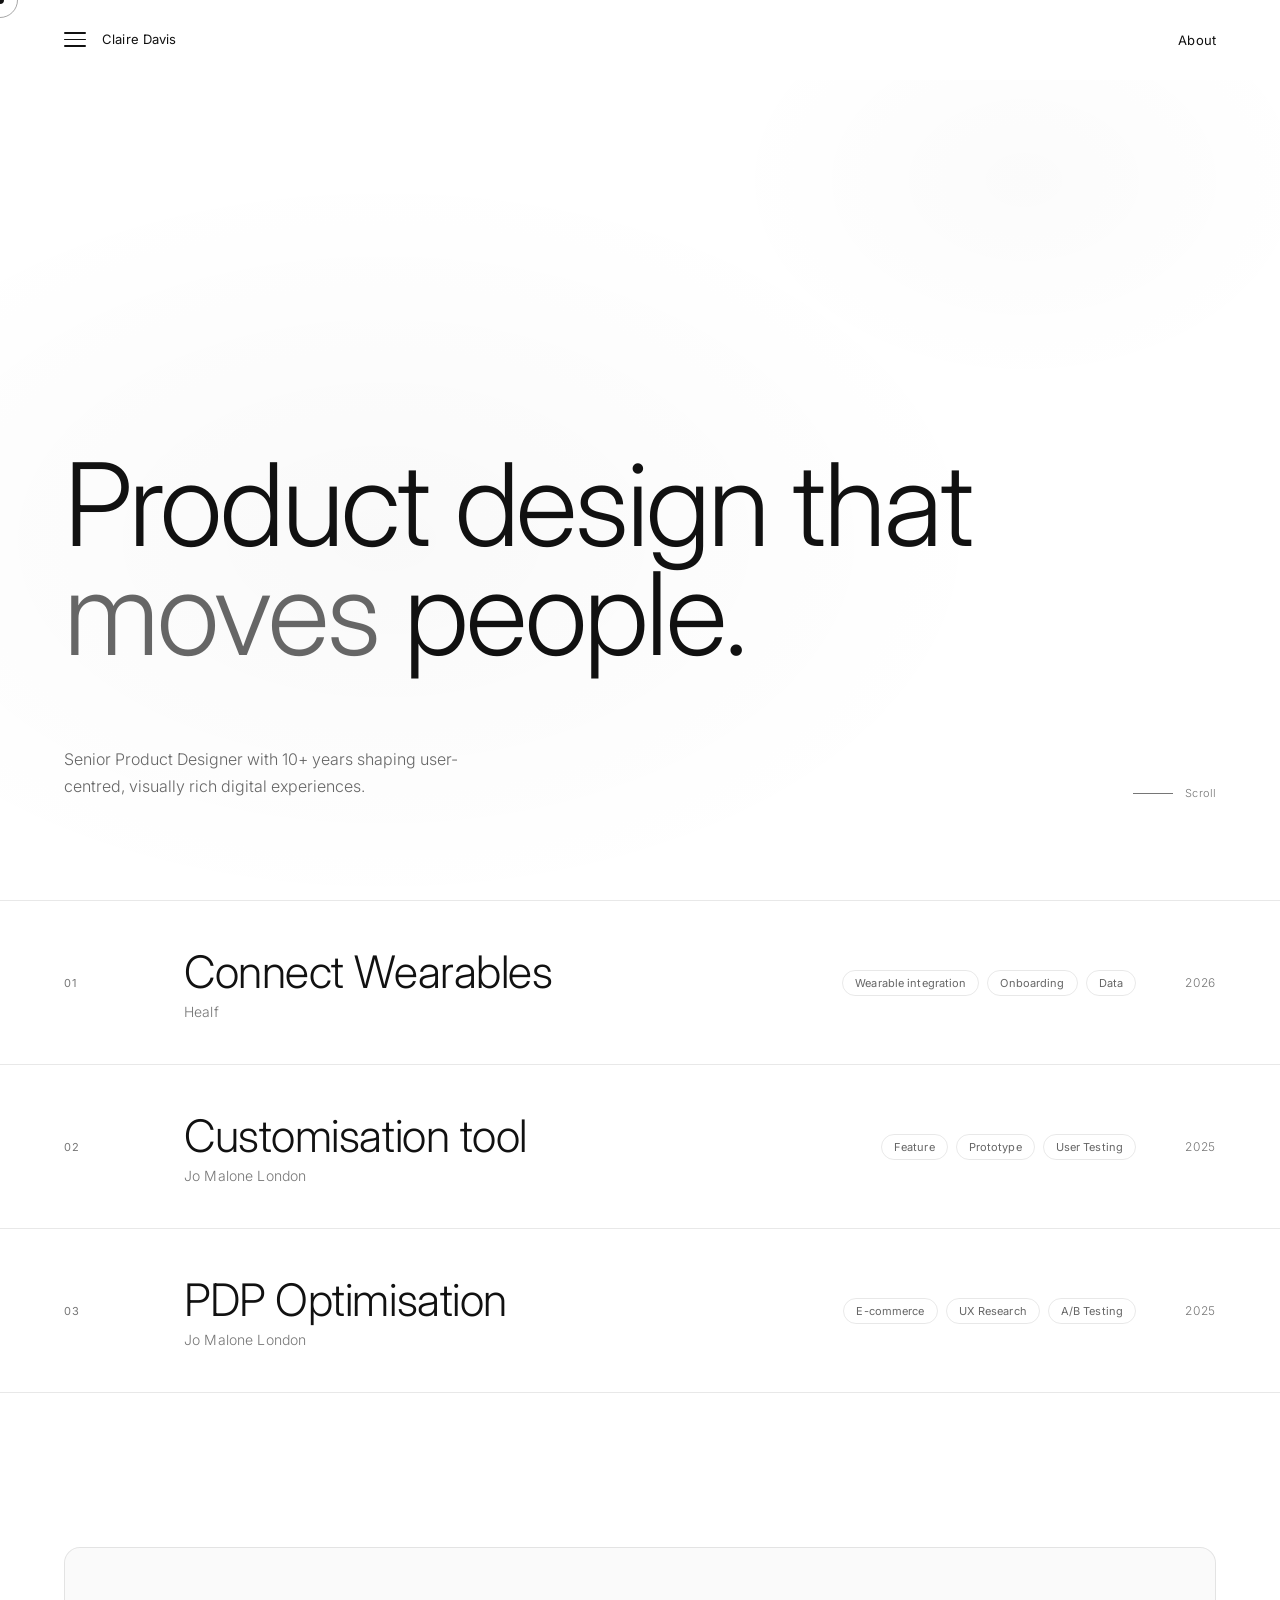
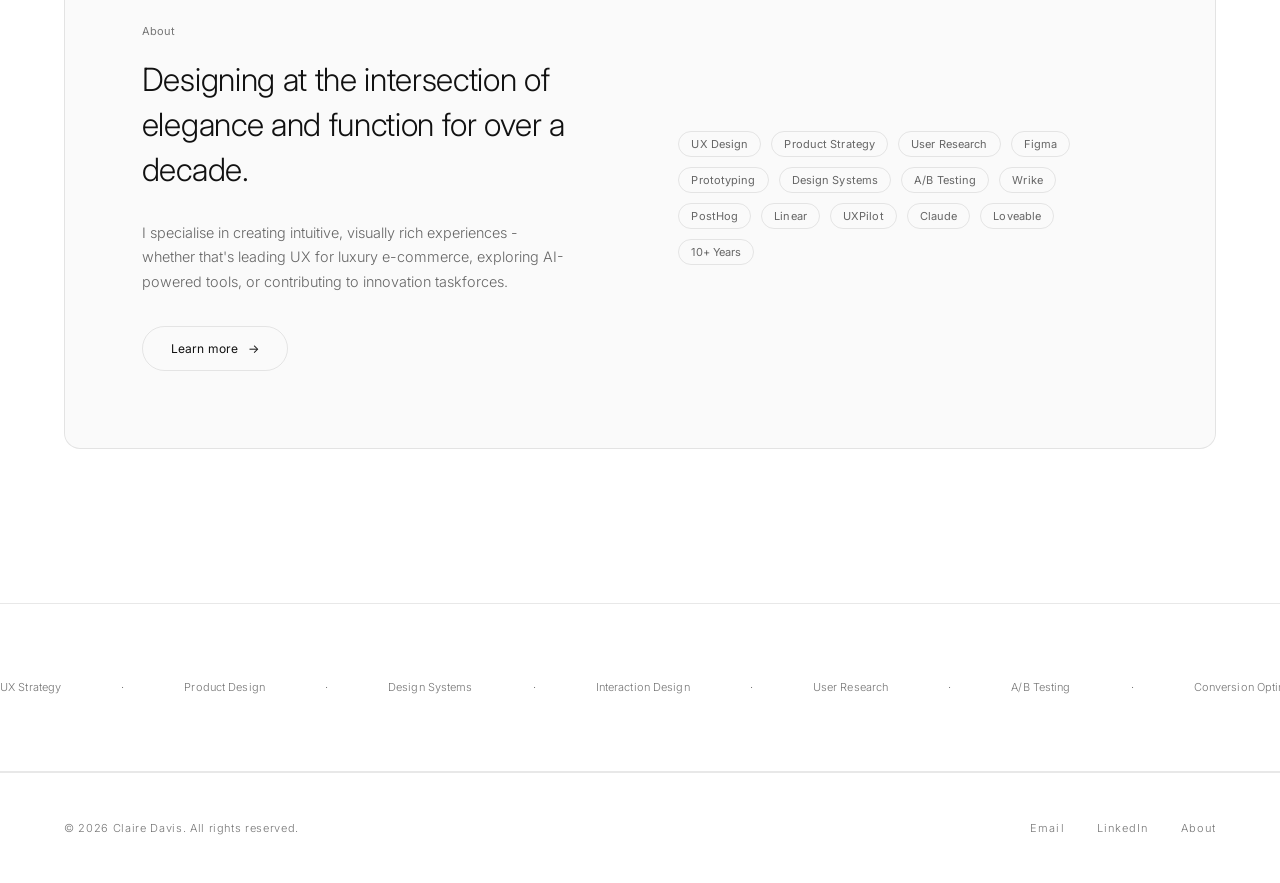
==== index.html @ 27be79e7 "header and footer transition" ====
<!DOCTYPE html>
<html lang="en">
<head>
  <!-- Google tag (gtag.js) -->
  <script async src="https://www.googletagmanager.com/gtag/js?id=G-VD87P00C9Z"></script>
  <script>
    window.dataLayer = window.dataLayer || [];
    function gtag(){dataLayer.push(arguments);}
    gtag('js', new Date());
    gtag('config', 'G-VD87P00C9Z');
  </script>
  <meta charset="UTF-8" />
  <meta name="viewport" content="width=device-width, initial-scale=1.0" />
  <title>Claire Davis — Senior Product Designer</title>
  <meta name="description" content="Senior Product Designer with 10+ years crafting user-centred digital experiences." />
  <link rel="stylesheet" href="style.css?v=6" />
  <style>
    /* ── Home-specific additions ── */
    .hero__available {
      display: inline-flex;
      align-items: center;
      gap: 8px;
      font-size: 0.6875rem;
      letter-spacing: 0.12em;
      text-transform: none;
      color: var(--text-muted);
      padding: 7px 14px 7px 10px;
      border: 1px solid var(--border);
      border-radius: 100px;
      margin-bottom: 48px;
      opacity: 0;
      animation: fadeUp 0.8s var(--ease-expo) 0.1s forwards;
    }

    .hero__available-dot {
      width: 6px; height: 6px;
      border-radius: 50%;
      background: #4caf50;
      box-shadow: 0 0 6px rgba(76, 175, 80, 0.6);
      animation: pulse 2s ease-in-out infinite;
    }

    @keyframes pulse {
      0%, 100% { opacity: 1; }
      50% { opacity: 0.4; }
    }

    /* Floating tag cluster in hero */
    .hero__tags {
      display: flex;
      flex-wrap: wrap;
      gap: 8px;
      margin-bottom: 20px;
    }

    /* Work counter */
    .work__count {
      font-size: 0.75rem;
      color: var(--text-muted);
      letter-spacing: 0.08em;
    }

  </style>
</head>
<body>

  <!-- Nav -->
  <nav class="nav">
    <div class="nav__bar">
      <div class="nav__left">
        <button class="nav__toggle" aria-label="Menu">
          <span class="nav__toggle-line"></span>
          <span class="nav__toggle-line"></span>
          <span class="nav__toggle-line"></span>
        </button>
        <a class="nav__logo" href="index.html">Claire Davis</a>
      </div>
      <ul class="nav__links">
        <li><a href="about.html">About</a></li>
      </ul>
    </div>
    <ul class="nav__dropdown">
      <li><a href="index.html">Home</a></li>
      <li><a href="project-03.html">Connect Wearables</a></li>
      <li><a href="project-02.html">Customisation Tool</a></li>
      <li><a href="project-01.html">PDP Optimisation</a></li>
    </ul>
  </nav>

  <!-- Hero -->
  <section class="hero">
    <div class="hero__bg"></div>

    <h1 class="hero__title">
      Product design that<em> moves</em> people.
    </h1>

    <div class="hero__meta">
      <p class="hero__desc">
        Senior Product Designer with 10+ years shaping user-centred,
        visually rich digital experiences.
      </p>
      <div class="hero__scroll">
        <span class="hero__scroll-line"></span>
        Scroll
      </div>
    </div>
  </section>

  <!-- Work -->
  <section class="work">

    <!-- Project 01 -->
    <a class="project-row reveal" href="project-03.html">
      <div class="project-row__inner">
        <span class="project-row__num">01</span>
        <span class="project-row__name">Connect Wearables <span class="project-row__brand">Healf</span></span>
        <div class="project-row__tags">
          <span class="tag">Wearable integration</span>
          <span class="tag">Onboarding</span>
          <span class="tag">Data</span>
        </div>
        <span class="project-row__year">2026</span>
      </div>
    </a>

    <!-- Project 02 -->
    <a class="project-row reveal reveal-delay-1" href="project-02.html">
      <div class="project-row__inner">
        <span class="project-row__num">02</span>
        <span class="project-row__name">Customisation tool <span class="project-row__brand">Jo Malone London</span></span>
        <div class="project-row__tags">
          <span class="tag">Feature</span>
          <span class="tag">Prototype</span>
          <span class="tag">User Testing</span>
        </div>
        <span class="project-row__year">2025</span>
      </div>
    </a>

    <!-- Project 03 -->
    <a class="project-row reveal reveal-delay-2" href="project-01.html">
      <div class="project-row__inner">
        <span class="project-row__num">03</span>
        <span class="project-row__name">PDP Optimisation <span class="project-row__brand">Jo Malone London</span></span>
        <div class="project-row__tags">
          <span class="tag">E-commerce</span>
          <span class="tag">UX Research</span>
          <span class="tag">A/B Testing</span>
        </div>
        <span class="project-row__year">2025</span>
      </div>
    </a>
  </section>


  <!-- About teaser -->
  <section class="section reveal" style="padding-top: 0;">
    <div class="container">
      <div class="about-teaser-grid">
        <div>
          <p class="eyebrow" style="margin-bottom: 20px;">About</p>
          <p style="font-size: clamp(1.2rem, 2.5vw, 2rem); font-weight: 300; line-height: 1.4; color: var(--text-primary); letter-spacing: -0.01em; margin-bottom: 28px;">
            Designing at the intersection of elegance and function for over a decade.
          </p>
          <p style="font-size: 0.9rem; font-weight: 300; line-height: 1.7; color: var(--text-secondary); margin-bottom: 32px; max-width: 48ch;">
            I specialise in creating intuitive, visually rich experiences - whether that's leading UX for luxury e-commerce, exploring AI-powered tools, or contributing to innovation taskforces.
          </p>
          <a href="about.html" class="btn">
            Learn more <span class="btn-arrow">→</span>
          </a>
        </div>
        <div style="display: flex; flex-wrap: wrap; gap: 10px; align-content: flex-start;">
          <span class="tag">UX Design</span>
          <span class="tag">Product Strategy</span>
          <span class="tag">User Research</span>
          <span class="tag">Figma</span>
          <span class="tag">Prototyping</span>
          <span class="tag">Design Systems</span>
          <span class="tag">A/B Testing</span>
          <span class="tag">Wrike</span>
          <span class="tag">PostHog</span>
          <span class="tag">Linear</span>
          <span class="tag">UXPilot</span>
          <span class="tag">Claude</span>
          <span class="tag">Loveable</span>
          <span class="tag">10+ Years</span>
        </div>
      </div>
    </div>
  </section>

  <!-- Marquee -->
  <div class="marquee-section">
    <div class="marquee-track" aria-hidden="true">
      <span>UX Strategy</span>
      <span class="accent">·</span>
      <span>Product Design</span>
      <span class="accent">·</span>
      <span>Design Systems</span>
      <span class="accent">·</span>
      <span>Interaction Design</span>
      <span class="accent">·</span>
      <span>User Research</span>
      <span class="accent">·</span>
      <span>A/B Testing</span>
      <span class="accent">·</span>
      <span>Conversion Optimisation</span>
      <span class="accent">·</span>
      <span>E-commerce</span>
      <span class="accent">·</span>
      <span>UX Strategy</span>
      <span class="accent">·</span>
      <span>Product Design</span>
      <span class="accent">·</span>
      <span>Design Systems</span>
      <span class="accent">·</span>
      <span>Interaction Design</span>
      <span class="accent">·</span>
      <span>User Research</span>
      <span class="accent">·</span>
      <span>A/B Testing</span>
      <span class="accent">·</span>
      <span>Conversion Optimisation</span>
      <span class="accent">·</span>
      <span>E-commerce</span>
      <span class="accent">·</span>
    </div>
  </div>

  <!-- Footer -->
  <footer class="footer container">
    <p class="footer__copy">© 2026 Claire Davis. All rights reserved.</p>
    <div class="footer__links">
      <a href="mailto:c_e_davis162@hotmail.co.uk">Email</a>
      <a href="https://www.linkedin.com/in/claire-davis-design" target="_blank">LinkedIn</a>
      <a href="about.html">About</a>
    </div>
  </footer>

  <script src="main.js?v=2"></script>
</body>
</html>
---- style.css ----
/* ============================================================
   CLAIRE DAVIS — PORTFOLIO
   Design System & Global Styles
   ============================================================ */

@import url('https://fonts.googleapis.com/css2?family=Inter:wght@300;400;500&display=swap');

/* ── Variables ─────────────────────────────────────────────── */
:root {
  --bg:            #ffffff;
  --bg-raised:     #f7f7f7;
  --surface:       rgba(0, 0, 0, 0.018);
  --surface-hover: rgba(0, 0, 0, 0.04);
  --border:        rgba(0, 0, 0, 0.09);
  --border-hover:  rgba(0, 0, 0, 0.22);

  --white:         #ffffff;
  --text-primary:  #111111;
  --text-secondary:#666666;
  --text-muted:    #767676;

  --font:    'Inter', -apple-system, BlinkMacSystemFont, sans-serif;

  --ease-expo:   cubic-bezier(0.16, 1, 0.3, 1);
  --ease-smooth: cubic-bezier(0.4, 0, 0.2, 1);
  --ease-in:     cubic-bezier(0.4, 0, 1, 1);
  --ease-out:    cubic-bezier(0, 0, 0.2, 1);

  --radius-sm:  4px;
  --radius-md:  8px;
  --radius-lg:  20px;

  --container: 1360px;
  --gutter:    clamp(24px, 5vw, 80px);
}

/* ── Reset ─────────────────────────────────────────────────── */
*, *::before, *::after { box-sizing: border-box; margin: 0; padding: 0; }

html {
  font-size: 16px;
  scroll-behavior: smooth;
  -webkit-font-smoothing: antialiased;
  -moz-osx-font-smoothing: grayscale;
}

html {
  background: #ffffff;
}

body {
  font-family: var(--font);
  font-weight: 300;
  background: #ffffff;
  color: var(--text-primary);
  min-height: 100vh;
  overflow-x: hidden;
  cursor: none;
}

a { color: inherit; text-decoration: none; }
img { display: block; width: 100%; height: 100%; object-fit: cover; }
button { font-family: var(--font); background: none; border: none; cursor: none; }

/* ── Custom Cursor ──────────────────────────────────────────── */
.cursor {
  position: fixed;
  top: 0; left: 0;
  pointer-events: none;
  z-index: 9999;
}

.cursor__dot {
  position: absolute;
  width: 8px; height: 8px;
  border-radius: 50%;
  background: var(--text-primary);
  transform: translate(-50%, -50%);
  transition: transform 0.1s var(--ease-expo),
              width 0.4s var(--ease-expo),
              height 0.4s var(--ease-expo),
              opacity 0.3s ease;
}

.cursor__ring {
  position: absolute;
  width: 36px; height: 36px;
  border-radius: 50%;
  border: 1px solid rgba(0, 0, 0, 0.35);
  transform: translate(-50%, -50%);
  transition: transform 0.08s linear,
              width 0.5s var(--ease-expo),
              height 0.5s var(--ease-expo),
              opacity 0.3s ease;
}

body.cursor-hover .cursor__dot  { width: 6px; height: 6px; }
body.cursor-hover .cursor__ring { width: 56px; height: 56px; opacity: 0.6; }

/* ── Page Transition ─────────────────────────────────────────── */
.page-mask {
  position: fixed;
  inset: 0;
  background: #ffffff;
  z-index: 9000;
  pointer-events: none;
  opacity: 1;
  animation: pageFadeIn 0.9s var(--ease-expo) forwards;
}

@keyframes pageFadeIn {
  from { opacity: 1; }
  to   { opacity: 0; }
}

/* ── Navigation ──────────────────────────────────────────────── */
.nav {
  position: fixed;
  top: 0; left: 0; right: 0;
  z-index: 100;
  display: flex;
  flex-direction: column;
  background: rgba(255, 255, 255, 0.75);
  backdrop-filter: blur(24px);
  -webkit-backdrop-filter: blur(24px);
  border-bottom: 1px solid transparent;
  transition: border-color 0.4s ease;
}

.nav.scrolled,
.nav.dropdown-open {
  border-color: var(--border);
}

.nav__bar {
  display: flex;
  align-items: center;
  justify-content: space-between;
  padding: 28px var(--gutter);
  position: relative;
  z-index: 2;
}

.nav__logo {
  font-size: 0.8125rem;
  font-weight: 400;
  letter-spacing: 0.01em;
  text-transform: none;
  color: var(--text-primary);
  transition: opacity 0.3s ease;
}

.nav__logo-wrap {
  position: relative;
}

.nav__logo:hover { opacity: 0.5; }

/* ── Full-width glass dropdown ── */
.nav__dropdown {
  list-style: none;
  display: flex;
  gap: 40px;
  padding: 0 var(--gutter);
  max-height: 0;
  overflow: hidden;
  opacity: 0;
  transition: max-height 0.7s var(--ease-expo),
              opacity 0.3s var(--ease-smooth),
              padding 0.7s var(--ease-expo);
}

.nav.dropdown-open .nav__dropdown {
  max-height: 160px;
  opacity: 1;
  padding-top: 0;
  padding-bottom: 48px;
}

.nav__dropdown li {
  opacity: 0;
  transform: translateY(-6px);
  transition: opacity 0.4s var(--ease-smooth),
              transform 0.4s var(--ease-expo);
}

.nav.dropdown-open .nav__dropdown li {
  opacity: 1;
  transform: translateY(0);
}

.nav.dropdown-open .nav__dropdown li:nth-child(1) { transition-delay: 0.12s; }
.nav.dropdown-open .nav__dropdown li:nth-child(2) { transition-delay: 0.18s; }
.nav.dropdown-open .nav__dropdown li:nth-child(3) { transition-delay: 0.24s; }
.nav.dropdown-open .nav__dropdown li:nth-child(4) { transition-delay: 0.30s; }

.nav__dropdown a {
  font-size: 0.75rem;
  font-weight: 300;
  color: var(--text-primary);
  transition: color 0.3s ease;
  position: relative;
  white-space: nowrap;
}

.nav__dropdown a:hover {
  color: var(--text-secondary);
}

/* ── Hamburger toggle ── */
.nav__toggle {
  display: flex;
  flex-direction: column;
  gap: 5px;
  width: 22px;
  padding: 4px 0;
  cursor: none;
  position: relative;
  z-index: 3;
}

.nav__toggle-line {
  display: block;
  width: 100%;
  height: 1.5px;
  background: var(--text-primary);
  border-radius: 1px;
  transition: transform 0.4s var(--ease-expo), opacity 0.3s ease;
  transform-origin: center;
}

.nav.dropdown-open .nav__toggle-line:nth-child(1) {
  transform: translateY(6.5px) rotate(45deg);
}

.nav.dropdown-open .nav__toggle-line:nth-child(2) {
  opacity: 0;
}

.nav.dropdown-open .nav__toggle-line:nth-child(3) {
  transform: translateY(-6.5px) rotate(-45deg);
}

.nav__left {
  display: flex;
  align-items: center;
  gap: 16px;
}

.nav__links {
  display: flex;
  gap: 40px;
  list-style: none;
}

.nav__links a {
  font-size: 0.8125rem;
  font-weight: 400;
  letter-spacing: 0.01em;
  text-transform: none;
  color: var(--text-primary);
  transition: color 0.3s ease;
}

.nav__links a:hover { color: var(--text-secondary); }
.nav__links a.active { color: var(--text-primary); }

/* ── Layout Helpers ──────────────────────────────────────────── */
.container {
  max-width: var(--container);
  margin: 0 auto;
  padding: 0 var(--gutter);
}

.section {
  padding: clamp(80px, 12vw, 160px) 0;
}

/* ── Scroll Reveal ───────────────────────────────────────────── */
.reveal {
  opacity: 0;
  transform: translateY(32px);
  transition: opacity 0.9s var(--ease-expo),
              transform 0.9s var(--ease-expo);
}

.reveal.visible {
  opacity: 1;
  transform: translateY(0);
}

.reveal-delay-1 { transition-delay: 0.1s; }
.reveal-delay-2 { transition-delay: 0.2s; }
.reveal-delay-3 { transition-delay: 0.3s; }
.reveal-delay-4 { transition-delay: 0.4s; }
.reveal-delay-5 { transition-delay: 0.5s; }

/* ── Typography ──────────────────────────────────────────────── */
.label {
  font-size: 0.6875rem;
  font-weight: 400;
  letter-spacing: 0.01em;
  text-transform: none;
  color: var(--text-secondary);
}

.eyebrow {
  font-size: 0.6875rem;
  font-weight: 400;
  letter-spacing: 0.01em;
  text-transform: none;
  color: var(--text-muted);
}

/* ── Glass Card ──────────────────────────────────────────────── */
.glass {
  background: var(--surface);
  backdrop-filter: blur(20px);
  -webkit-backdrop-filter: blur(20px);
  border: 1px solid var(--border);
  border-radius: var(--radius-lg);
  transition: background 0.4s ease, border-color 0.4s ease;
}

.glass:hover {
  background: var(--surface-hover);
  border-color: var(--border-hover);
}

/* ── Tag / Chip ──────────────────────────────────────────────── */
.tag {
  display: inline-block;
  font-size: 0.6875rem;
  font-weight: 400;
  letter-spacing: 0.01em;
  text-transform: none;
  color: var(--text-secondary);
  padding: 5px 12px;
  border: 1px solid var(--border);
  border-radius: 100px;
  transition: border-color 0.3s ease, color 0.3s ease;
}

/* ── Button ──────────────────────────────────────────────────── */
.btn {
  display: inline-flex;
  align-items: center;
  gap: 10px;
  font-size: 0.75rem;
  font-weight: 400;
  letter-spacing: 0.01em;
  text-transform: none;
  color: var(--text-primary);
  padding: 14px 28px;
  border: 1px solid var(--border);
  border-radius: 100px;
  transition: border-color 0.4s ease,
              background 0.4s ease,
              color 0.4s ease,
              transform 0.4s var(--ease-expo);
}

.btn:hover {
  border-color: var(--border-hover);
  background: var(--surface);
  transform: translateY(-1px);
}

.btn-arrow {
  display: inline-block;
  transition: transform 0.4s var(--ease-expo);
}

.btn:hover .btn-arrow { transform: translateX(4px); }

/* ── Divider ─────────────────────────────────────────────────── */
.divider {
  width: 100%;
  height: 1px;
  background: var(--border);
}

/* ── Noise Texture Overlay ───────────────────────────────────── */

/* ── Footer ──────────────────────────────────────────────────── */
.footer {
  padding: 48px var(--gutter);
  border-top: 1px solid var(--border);
  display: flex;
  align-items: center;
  justify-content: space-between;
  gap: 24px;
  flex-wrap: wrap;
}

.footer__copy {
  font-size: 0.6875rem;
  color: var(--text-muted);
  letter-spacing: 0.06em;
}

.footer__links {
  display: flex;
  gap: 32px;
}

.footer__links a {
  font-size: 0.6875rem;
  letter-spacing: 0.1em;
  text-transform: none;
  color: var(--text-muted);
  transition: color 0.3s ease;
}

.footer__links a:hover { color: var(--text-secondary); }

/* ============================================================
   HOMEPAGE
   ============================================================ */

/* Hero */
.hero {
  min-height: 100svh;
  display: flex;
  flex-direction: column;
  justify-content: flex-end;
  padding: 0 var(--gutter) clamp(60px, 8vw, 100px);
  position: relative;
  overflow: hidden;
}

.hero__bg {
  position: absolute;
  inset: 0;
  background: radial-gradient(ellipse 70% 60% at 30% 60%, rgba(0,0,0,0.025) 0%, transparent 70%),
              radial-gradient(ellipse 40% 40% at 80% 20%, rgba(0,0,0,0.015) 0%, transparent 60%);
  pointer-events: none;
}

.hero__eyebrow {
  margin-bottom: 28px;
  opacity: 0;
  animation: fadeUp 1s var(--ease-expo) 0.2s forwards;
}

.hero__title {
  font-size: clamp(3.5rem, 9vw, 8.5rem);
  font-weight: 300;
  line-height: 0.95;
  letter-spacing: -0.02em;
  color: var(--text-primary);
  max-width: 14ch;
  opacity: 0;
  animation: fadeUp 1.1s var(--ease-expo) 0.35s forwards;
}

.hero__title em {
  font-style: normal;
  color: var(--text-secondary);
}

.hero__meta {
  margin-top: clamp(40px, 6vw, 80px);
  display: flex;
  align-items: flex-end;
  justify-content: space-between;
  gap: 40px;
  flex-wrap: wrap;
  opacity: 0;
  animation: fadeUp 1s var(--ease-expo) 0.55s forwards;
}

.hero__desc {
  font-size: clamp(0.875rem, 1.5vw, 1rem);
  font-weight: 300;
  line-height: 1.7;
  color: var(--text-secondary);
  max-width: 40ch;
}

.hero__scroll {
  display: flex;
  align-items: center;
  gap: 12px;
  font-size: 0.6875rem;
  letter-spacing: 0.01em;
  text-transform: none;
  color: var(--text-muted);
}

.hero__scroll-line {
  width: 40px;
  height: 1px;
  background: var(--text-muted);
  display: block;
  animation: scrollLine 2s var(--ease-expo) 1.5s infinite;
}

@keyframes scrollLine {
  0%, 100% { transform: scaleX(1); transform-origin: left; }
  50% { transform: scaleX(0.4); transform-origin: right; }
}

@keyframes fadeUp {
  from { opacity: 0; transform: translateY(24px); }
  to   { opacity: 1; transform: translateY(0); }
}

/* ── Work Index ──────────────────────────────────────────────── */
.work { padding: 0 0 clamp(80px, 12vw, 160px); }

.work__header {
  padding: 0 var(--gutter);
  margin-bottom: 60px;
  display: flex;
  align-items: baseline;
  justify-content: space-between;
  gap: 24px;
}

.work__title {
  font-size: clamp(0.9rem, 1.5vw, 1rem);
  font-weight: 300;
  color: var(--text-secondary);
}

/* Project Row */
.project-row {
  display: flex;
  align-items: stretch;
  border-top: 1px solid var(--border);
  padding: 0 var(--gutter);
  cursor: none;
  overflow: hidden;
  position: relative;
  transition: background 0.6s ease;
  text-decoration: none;
  color: inherit;
}

.project-row:last-child { border-bottom: 1px solid var(--border); }

.project-row::before {
  content: '';
  position: absolute;
  inset: 0;
  background: var(--surface);
  opacity: 0;
  transition: opacity 0.6s ease;
}

.project-row:hover::before { opacity: 1; }

.project-row__inner {
  display: grid;
  grid-template-columns: 80px 1fr auto auto;
  align-items: center;
  gap: 40px;
  padding: clamp(28px, 4vw, 44px) 0;
  width: 100%;
}

.project-row__num {
  font-size: 0.6875rem;
  font-weight: 400;
  letter-spacing: 0.12em;
  color: var(--text-muted);
  transition: color 0.4s ease;
}

.project-row:hover .project-row__num { color: var(--text-secondary); }

.project-row__name {
  font-size: clamp(1.5rem, 3.5vw, 3rem);
  font-weight: 300;
  letter-spacing: -0.01em;
  color: var(--text-primary);
  transition: transform 0.6s var(--ease-expo);
}

.project-row:hover .project-row__name { transform: translateX(8px); }

.project-row__brand {
  font-weight: 300;
  color: var(--text-muted);
  font-size: 0.875rem;
  letter-spacing: 0.01em;
  display: block;
  margin-top: 4px;
}

.project-row__tags {
  display: flex;
  gap: 8px;
  flex-wrap: wrap;
  justify-content: flex-end;
}

.project-row__year {
  font-size: 0.75rem;
  color: var(--text-muted);
  letter-spacing: 0.06em;
  min-width: 40px;
  text-align: right;
}

/* Hover image preview */
.project-row__preview {
  position: fixed;
  pointer-events: none;
  z-index: 50;
  width: 300px;
  aspect-ratio: 4/3;
  border-radius: var(--radius-md);
  overflow: hidden;
  opacity: 0;
  transform: scale(0.92) rotate(-2deg);
  transition: opacity 0.4s var(--ease-expo),
              transform 0.4s var(--ease-expo);
  border: 1px solid var(--border);
}

.project-row__preview.visible {
  opacity: 1;
  transform: scale(1) rotate(0deg);
}

/* ── Marquee ─────────────────────────────────────────────────── */
.marquee-section {
  padding: clamp(40px, 6vw, 80px) 0;
  border-top: 1px solid var(--border);
  border-bottom: 1px solid var(--border);
  overflow: hidden;
}

.marquee-track {
  display: flex;
  gap: 60px;
  width: max-content;
  animation: marquee 24s linear infinite;
}

.marquee-track span {
  font-size: 0.6875rem;
  letter-spacing: 0.01em;
  text-transform: none;
  color: var(--text-muted);
  white-space: nowrap;
}

.marquee-track span.accent { color: var(--text-secondary); }

@keyframes marquee {
  from { transform: translateX(0); }
  to   { transform: translateX(-50%); }
}

/* ============================================================
   ABOUT PAGE
   ============================================================ */

.about-hero {
  min-height: 70svh;
  display: flex;
  flex-direction: column;
  justify-content: flex-end;
  padding: 120px var(--gutter) clamp(60px, 8vw, 100px);
}

.about-hero__label {
  margin-bottom: 20px;
}

.about-hero__title {
  font-size: clamp(3rem, 8vw, 7rem);
  font-weight: 300;
  letter-spacing: -0.02em;
  line-height: 1;
  color: var(--text-primary);
  max-width: 16ch;
}

.about-hero__title strong {
  font-weight: 300;
  color: var(--text-secondary);
}

/* About Grid */
.about-grid {
  display: grid;
  grid-template-columns: 1fr 1fr;
  gap: clamp(40px, 6vw, 80px);
  align-items: start;
}

@media (max-width: 768px) {
  .about-grid { grid-template-columns: 1fr; }
}

.about-bio {
  font-size: clamp(1rem, 1.8vw, 1.2rem);
  font-weight: 300;
  line-height: 1.8;
  color: var(--text-secondary);
}

.about-bio p + p { margin-top: 1.5em; }

.about-bio strong {
  font-weight: 400;
  color: var(--text-primary);
}

/* Image placeholder */
.about-image {
  aspect-ratio: 3/4;
  border-radius: var(--radius-lg);
  overflow: hidden;
  position: relative;
}

.about-image__inner {
  position: absolute;
  inset: 0;
}

.about-image__inner img {
  width: 100%;
  height: 100%;
  object-fit: cover;
}

.about-image__label {
  position: absolute;
  bottom: 12px;
  right: 12px;
  font-size: 0.6875rem;
  letter-spacing: 0.01em;
  text-transform: none;
  color: var(--text-muted);
  z-index: 1;
}

/* Experience */
.experience-list { list-style: none; }

.experience-item {
  display: grid;
  grid-template-columns: 120px 1fr;
  gap: 24px;
  padding: 28px 0;
  border-top: 1px solid var(--border);
}

.experience-item:last-child { border-bottom: 1px solid var(--border); }

.experience-period {
  font-size: 0.6875rem;
  letter-spacing: 0.08em;
  color: var(--text-muted);
  padding-top: 3px;
}

.experience-role {
  font-size: 0.9rem;
  font-weight: 400;
  color: var(--text-primary);
  margin-bottom: 4px;
}

.experience-company {
  font-size: 0.8125rem;
  color: var(--text-secondary);
}

/* Capabilities */
.capabilities-grid {
  display: grid;
  grid-template-columns: repeat(auto-fill, minmax(240px, 1fr));
  gap: 1px;
  background: var(--border);
  border: 1px solid var(--border);
  border-radius: var(--radius-lg);
  overflow: hidden;
}

.capability-item {
  background: var(--bg);
  padding: 28px 24px;
  transition: background 0.4s ease;
}

.capability-item:hover { background: var(--bg-raised); }

.capability-title {
  font-size: 0.8125rem;
  font-weight: 400;
  color: var(--text-primary);
  margin-bottom: 8px;
}

.capability-desc {
  font-size: 0.75rem;
  color: var(--text-muted);
  line-height: 1.6;
}

/* Section heading */
.section-label {
  display: flex;
  align-items: center;
  gap: 16px;
  margin-bottom: clamp(32px, 4vw, 56px);
}

.section-label::after {
  content: '';
  flex: 1;
  height: 1px;
  background: var(--border);
}

/* ============================================================
   PROJECT PAGE
   ============================================================ */

.project-hero {
  min-height: 100svh;
  display: grid;
  grid-template-rows: 1fr auto;
  padding-top: 100px;
  position: relative;
  overflow: hidden;
}

.project-hero__visual {
  position: relative;
  overflow: hidden;
  margin: 0 var(--gutter);
  border-radius: var(--radius-lg);
  background: var(--bg-raised);
  border: none;
  flex: 1;
  min-height: 50vh;
}

.project-hero__visual-inner {
  position: absolute;
  inset: 0;
}

/* Project hero gradient — unique per project */
.project-hero__visual--01 {
  background: linear-gradient(135deg,
    #ededed 0%,
    #e5e5e5 30%,
    #f0f0f0 60%,
    #e8e8e8 100%);
}

.project-hero__visual--01::before {
  content: '';
  position: absolute;
  inset: 0;
  background: radial-gradient(ellipse 60% 70% at 20% 50%, rgba(0,0,0,0.04) 0%, transparent 60%),
              radial-gradient(ellipse 40% 50% at 75% 30%, rgba(0,0,0,0.03) 0%, transparent 50%);
}

.project-hero__visual--02 {
  background: linear-gradient(160deg, #ebebeb 0%, #e6e6e6 50%, #f1f1f1 100%);
}

.project-hero__visual--02::before {
  content: '';
  position: absolute;
  inset: 0;
  background: radial-gradient(ellipse 50% 60% at 80% 60%, rgba(0,0,0,0.03) 0%, transparent 60%);
}

/* Grid overlay for tech feel */
.project-hero__visual::after {
  content: '';
  position: absolute;
  inset: 0;
  background-image:
    linear-gradient(rgba(0,0,0,0.06) 1px, transparent 1px),
    linear-gradient(90deg, rgba(0,0,0,0.06) 1px, transparent 1px);
  background-size: 60px 60px;
  mask-image: radial-gradient(ellipse 80% 80% at 50% 50%, black 30%, transparent 80%);
}

.project-hero__ui-mock {
  position: absolute;
  inset: 0;
  display: flex;
  align-items: center;
  justify-content: center;
  padding: 40px;
}

/* Minimal UI mockup lines */
.mock-window {
  width: min(560px, 80%);
  background: rgba(255,255,255,0.7);
  border: 1px solid rgba(0,0,0,0.08);
  border-radius: 12px;
  overflow: hidden;
  backdrop-filter: blur(10px);
}

.mock-window__bar {
  padding: 12px 16px;
  border-bottom: 1px solid rgba(0,0,0,0.06);
  display: flex;
  align-items: center;
  gap: 8px;
}

.mock-dot {
  width: 8px; height: 8px;
  border-radius: 50%;
  background: rgba(0,0,0,0.12);
}

.mock-window__body { padding: 20px; }

.mock-line {
  height: 6px;
  border-radius: 100px;
  background: rgba(0,0,0,0.08);
  margin-bottom: 10px;
}

.mock-line--short { width: 60%; }
.mock-line--shorter { width: 35%; }
.mock-line--xs { width: 20%; }

.mock-row {
  display: flex;
  gap: 12px;
  margin-top: 16px;
}

.mock-card {
  flex: 1;
  height: 64px;
  border-radius: 8px;
  background: rgba(0,0,0,0.04);
  border: 1px solid rgba(0,0,0,0.06);
}

.project-hero__info {
  padding: clamp(32px, 5vw, 60px) var(--gutter) 0;
  display: grid;
  grid-template-columns: 1fr auto;
  gap: 40px;
  align-items: end;
  padding-bottom: clamp(48px, 6vw, 80px);
}

.project-hero__kicker {
  margin-bottom: 16px;
}

.project-hero__title {
  font-size: clamp(2.5rem, 6vw, 6rem);
  font-weight: 300;
  letter-spacing: -0.02em;
  line-height: 1;
  color: var(--text-primary);
}

.project-hero__meta-grid {
  display: flex;
  gap: clamp(24px, 4vw, 56px);
}

.project-meta-item__label {
  font-size: 0.6rem;
  letter-spacing: 0.01em;
  text-transform: none;
  color: var(--text-muted);
  margin-bottom: 6px;
}

.project-meta-item__value {
  font-size: 0.8125rem;
  font-weight: 400;
  color: var(--text-secondary);
  white-space: nowrap;
}

/* Overview */
.project-overview {
  display: grid;
  grid-template-columns: 1fr 1fr;
  gap: clamp(40px, 6vw, 100px);
  align-items: start;
}

@media (max-width: 900px) {
  .project-overview { grid-template-columns: 1fr; }
}

.project-overview__challenge {
  font-size: clamp(1.1rem, 2vw, 1.4rem);
  font-weight: 300;
  line-height: 1.7;
  color: var(--text-secondary);
}

.project-overview__challenge strong {
  font-weight: 400;
  color: var(--text-primary);
}

.project-overview__details { display: flex; flex-direction: column; gap: 24px; }

.overview-detail {
  padding: 20px 24px;
  border: 1px solid var(--border);
  border-radius: var(--radius-md);
  background: var(--surface);
}

.overview-detail__label {
  font-size: 0.625rem;
  letter-spacing: 0.01em;
  text-transform: none;
  color: var(--text-muted);
  margin-bottom: 8px;
}

.overview-detail__value {
  font-size: 0.875rem;
  font-weight: 400;
  color: var(--text-primary);
  line-height: 1.5;
}

/* Process Section */
.process-block {
  display: grid;
  grid-template-columns: 80px 1fr;
  gap: clamp(32px, 5vw, 64px);
  padding: clamp(48px, 7vw, 80px) 0;
  border-top: 1px solid var(--border);
  align-items: start;
}

@media (max-width: 600px) {
  .process-block { grid-template-columns: 1fr; gap: 16px; }
}

.process-block__num {
  font-size: 0.6875rem;
  letter-spacing: 0.01em;
  color: var(--text-muted);
  padding-top: 4px;
  font-variant-numeric: tabular-nums;
}

.process-block__content { flex: 1; min-width: 0; overflow: hidden; }

.process-block__label {
  font-size: 0.6875rem;
  letter-spacing: 0.01em;
  text-transform: none;
  color: var(--text-muted);
  margin-bottom: 12px;
}

.process-block__title {
  font-size: clamp(1.5rem, 3vw, 2.5rem);
  font-weight: 300;
  letter-spacing: -0.01em;
  color: var(--text-primary);
  margin-bottom: clamp(20px, 3vw, 36px);
  line-height: 1.1;
}

.process-block__body {
  font-size: clamp(0.875rem, 1.4vw, 1rem);
  font-weight: 300;
  line-height: 1.8;
  color: var(--text-secondary);
  max-width: 65ch;
}

.process-block__body p + p { margin-top: 1.2em; }

/* Insight Cards */
.insight-grid {
  display: grid;
  grid-template-columns: repeat(auto-fill, minmax(220px, 1fr));
  gap: 12px;
  margin-top: clamp(32px, 4vw, 48px);
}

.insight-card {
  padding: 24px;
  border: 1px solid var(--border);
  border-radius: var(--radius-md);
  background: var(--surface);
  transition: background 0.4s ease, border-color 0.4s ease, transform 0.4s var(--ease-expo);
}

.insight-card:hover {
  background: var(--surface-hover);
  border-color: var(--border-hover);
  transform: translateY(-3px);
}

.insight-card__num {
  font-size: 2rem;
  font-weight: 300;
  letter-spacing: -0.02em;
  color: var(--text-primary);
  margin-bottom: 8px;
  line-height: 1;
}

.insight-card__label {
  font-size: 0.6875rem;
  letter-spacing: 0.02em;
  text-transform: none;
  color: var(--text-primary);
  margin-bottom: 10px;
}

.insight-card__desc {
  font-size: 0.8125rem;
  font-weight: 300;
  color: var(--text-secondary);
  line-height: 1.6;
}

/* Quote / Callout */
.callout {
  padding: clamp(32px, 5vw, 56px);
  border: 1px solid var(--border);
  border-radius: var(--radius-lg);
  background: var(--surface);
  margin: clamp(32px, 5vw, 56px) 0;
  position: relative;
  overflow: hidden;
}

.callout::before {
  content: none;
}

.callout__text {
  font-size: clamp(1.1rem, 2.2vw, 1.5rem);
  font-weight: 300;
  line-height: 1.6;
  color: var(--text-primary);
  font-style: italic;
  max-width: 60ch;
}

.callout__source {
  margin-top: 16px;
  font-size: 0.75rem;
  letter-spacing: 0.1em;
  text-transform: none;
  color: var(--text-muted);
}

/* Image placeholder area */
.img-placeholder {
  width: 100%;
  border-radius: var(--radius-lg);
  overflow: hidden;
  border: 1px solid var(--border);
  background: var(--bg-raised);
  position: relative;
  display: flex;
  align-items: center;
  justify-content: center;
}

.img-placeholder__label {
  font-size: 0.6875rem;
  letter-spacing: 0.01em;
  text-transform: none;
  color: var(--text-muted);
  position: absolute;
  bottom: 16px; left: 20px;
}

/* Outcomes */
.outcome-stat {
  padding: clamp(28px, 4vw, 44px);
  border: 1px solid var(--border);
  border-radius: var(--radius-lg);
  background: var(--surface);
  text-align: center;
  transition: background 0.4s ease, border-color 0.4s ease, transform 0.5s var(--ease-expo);
}

.outcome-stat:hover {
  background: var(--surface-hover);
  border-color: var(--border-hover);
  transform: translateY(-4px);
}

.outcome-stat__value {
  font-size: clamp(2.5rem, 5vw, 4.5rem);
  font-weight: 300;
  letter-spacing: -0.03em;
  color: var(--text-primary);
  line-height: 1;
  margin-bottom: 8px;
}

.outcome-stat__label {
  font-size: 0.75rem;
  letter-spacing: 0.1em;
  text-transform: none;
  color: var(--text-muted);
}

/* Outcomes grid */
.outcomes-grid {
  display: grid;
  grid-template-columns: repeat(3, 1fr);
  gap: 12px;
}

@media (max-width: 600px) {
  .outcomes-grid { grid-template-columns: 1fr; }
  .project-row__inner { grid-template-columns: 48px 1fr; gap: 16px; }
  .project-row__tags { display: none; }
  .project-row__year { display: none; }
  .project-row__brand { display: block; margin-top: 4px; }
}

/* Project nav */
.project-nav {
  display: flex;
  justify-content: space-between;
  align-items: center;
  padding: clamp(48px, 8vw, 100px) var(--gutter);
  border-top: 1px solid var(--border);
  gap: 40px;
}

.project-nav__link {
  display: flex;
  flex-direction: column;
  gap: 8px;
}

.project-nav__dir {
  font-size: 0.625rem;
  letter-spacing: 0.01em;
  text-transform: none;
  color: var(--text-muted);
}

.project-nav__name {
  font-size: clamp(1.1rem, 2.5vw, 2rem);
  font-weight: 300;
  letter-spacing: -0.01em;
  color: var(--text-secondary);
  transition: color 0.4s ease, transform 0.4s var(--ease-expo);
}

.project-nav__link:hover .project-nav__name {
  color: var(--text-primary);
  transform: translateX(6px);
}

.project-nav__link.prev:hover .project-nav__name {
  transform: translateX(-6px);
}

/* ============================================================
   ABOUT TEASER GRID (index.html)
   ============================================================ */

.about-teaser-grid {
  display: grid;
  grid-template-columns: 1fr 1fr;
  gap: clamp(40px, 6vw, 80px);
  align-items: center;
  padding: clamp(48px, 6vw, 80px);
  border: 1px solid var(--border);
  border-radius: 16px;
  background: var(--surface);
}

@media (max-width: 768px) {
  .about-teaser-grid {
    grid-template-columns: 1fr;
    gap: clamp(28px, 4vw, 40px);
  }
}

/* ============================================================
   RESPONSIVE — TABLET & MOBILE
   ============================================================ */

/* ── Touch devices: restore cursor, hide custom cursor + previews ── */
@media (hover: none), (pointer: coarse) {
  .cursor { display: none; }
  body { cursor: auto; }
  button { cursor: pointer; }
  .project-row { cursor: pointer; }
  .project-row__preview { display: none; }
}

/* ── Nav ─────────────────────────────────────────────────────── */
@media (max-width: 768px) {
  .nav__links { gap: 28px; }
  .nav__dropdown { gap: 12px; flex-direction: column; }
  .nav.dropdown-open .nav__dropdown { max-height: 200px; padding-bottom: 20px; }
}

@media (max-width: 480px) {
  .nav__bar { padding: 18px var(--gutter); }
  .nav__links { gap: 20px; }
  .nav__dropdown { gap: 12px; flex-direction: column; }
  .nav.dropdown-open .nav__dropdown { max-height: 200px; padding-bottom: 20px; }
}

/* ── Hero ────────────────────────────────────────────────────── */
@media (max-width: 640px) {
  .hero__scroll { display: none; }
  .hero__meta { gap: 20px; }
}

/* ── About hero ──────────────────────────────────────────────── */
@media (max-width: 640px) {
  .about-hero { padding-top: 96px; }
}

/* ── Project hero ────────────────────────────────────────────── */
@media (max-width: 900px) {
  .project-hero__info {
    grid-template-columns: 1fr;
    gap: 20px;
  }

  .project-hero__meta-grid {
    flex-wrap: wrap;
    gap: 20px;
  }
}

/* ── Experience list ─────────────────────────────────────────── */
@media (max-width: 640px) {
  .experience-item {
    grid-template-columns: 1fr;
    gap: 4px;
  }
}

/* ── Footer ──────────────────────────────────────────────────── */
@media (max-width: 480px) {
  .footer {
    flex-direction: column;
    align-items: flex-start;
    gap: 16px;
  }

  .footer__links { gap: 24px; }
}

/* ── Project nav ─────────────────────────────────────────────── */
@media (max-width: 640px) {
  .project-nav {
    flex-direction: column;
    align-items: flex-start;
    gap: 32px;
  }
}
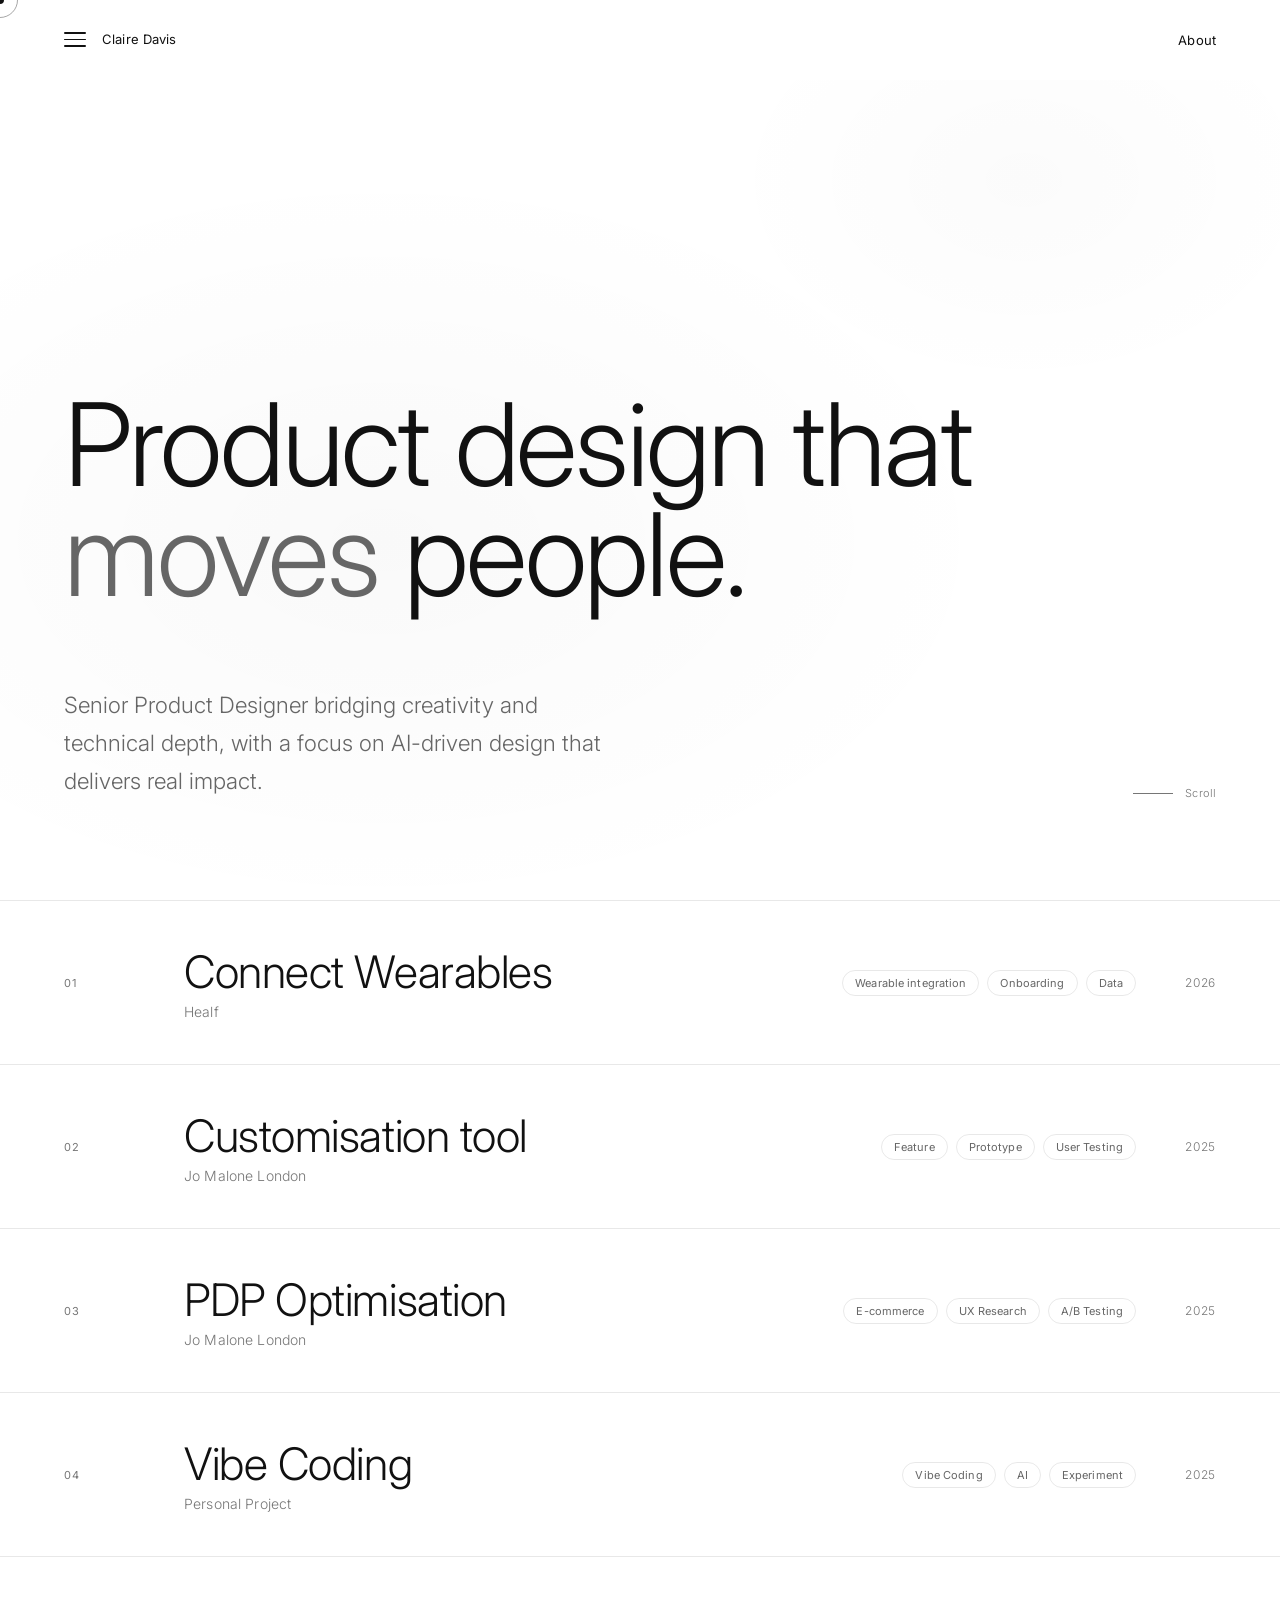
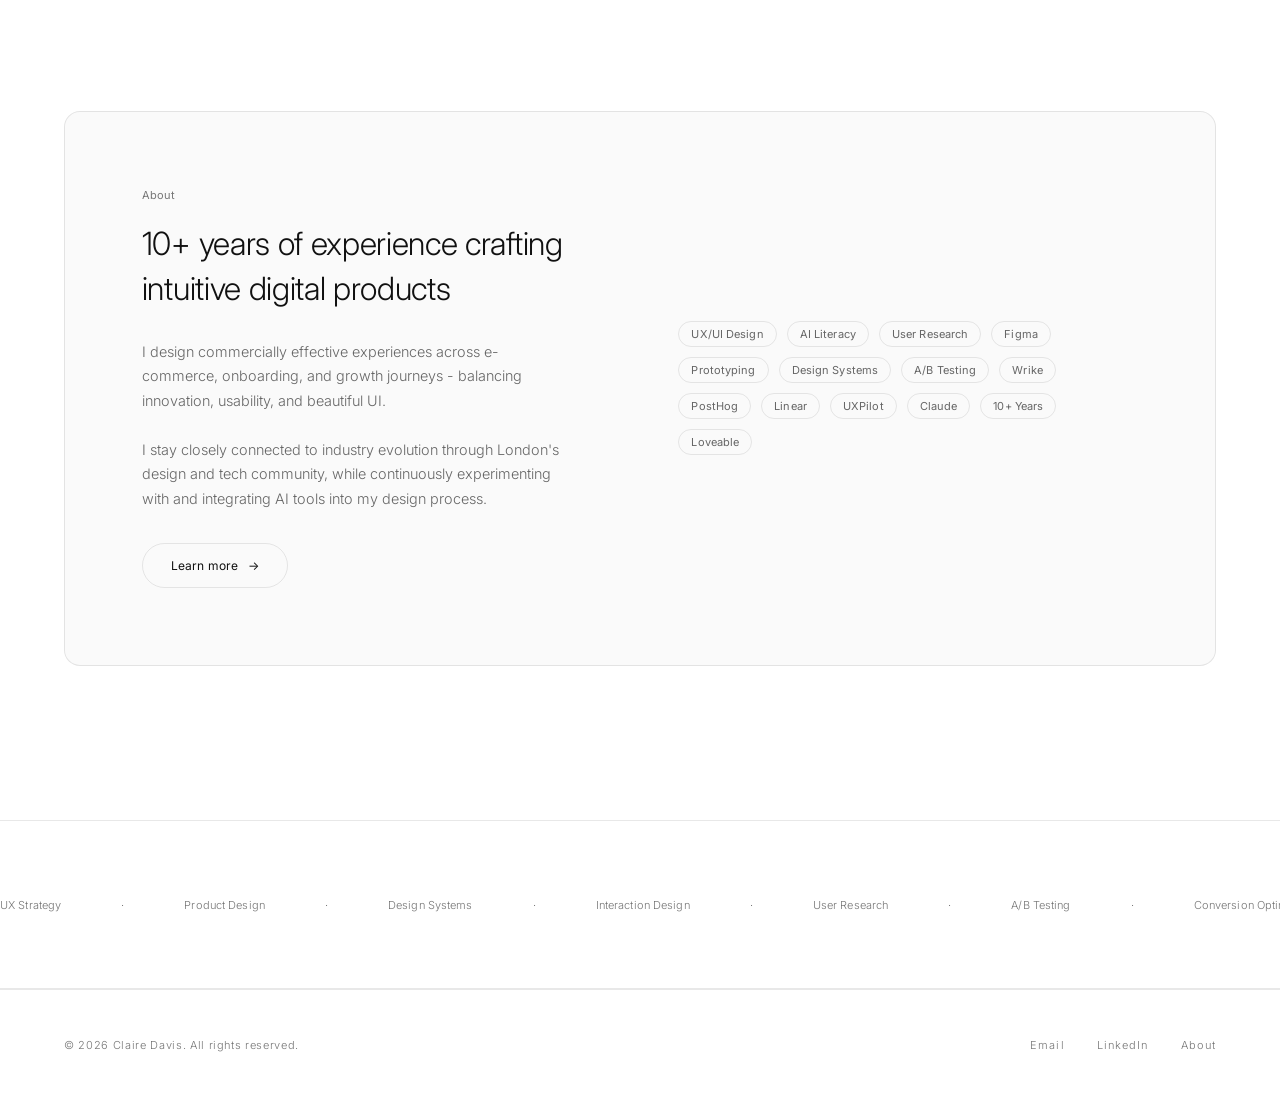
==== commit bf33ff13: "vibe coding personal project added" ====
--- a/index.html
+++ b/index.html
@@ -84,6 +84,7 @@
       <li><a href="project-03.html">Connect Wearables</a></li>
       <li><a href="project-02.html">Customisation Tool</a></li>
       <li><a href="project-01.html">PDP Optimisation</a></li>
+      <li><a href="project-04.html">Vibe Coding</a></li>
     </ul>
   </nav>
 
@@ -97,8 +98,7 @@
 
     <div class="hero__meta">
       <p class="hero__desc">
-        Senior Product Designer with 10+ years shaping user-centred,
-        visually rich digital experiences.
+        Senior Product Designer bridging creativity and technical depth, with a focus on AI-driven design that delivers real impact.
       </p>
       <div class="hero__scroll">
         <span class="hero__scroll-line"></span>
@@ -147,6 +147,20 @@
           <span class="tag">E-commerce</span>
           <span class="tag">UX Research</span>
           <span class="tag">A/B Testing</span>
+        </div>
+        <span class="project-row__year">2025</span>
+      </div>
+    </a>
+
+    <!-- Project 04 -->
+    <a class="project-row reveal reveal-delay-3" href="project-04.html">
+      <div class="project-row__inner">
+        <span class="project-row__num">04</span>
+        <span class="project-row__name">Vibe Coding <span class="project-row__brand">Personal Project</span></span>
+        <div class="project-row__tags">
+          <span class="tag">Vibe Coding</span>
+          <span class="tag">AI</span>
+          <span class="tag">Experiment</span>
         </div>
         <span class="project-row__year">2025</span>
       </div>
@@ -161,18 +175,20 @@
         <div>
           <p class="eyebrow" style="margin-bottom: 20px;">About</p>
           <p style="font-size: clamp(1.2rem, 2.5vw, 2rem); font-weight: 300; line-height: 1.4; color: var(--text-primary); letter-spacing: -0.01em; margin-bottom: 28px;">
-            Designing at the intersection of elegance and function for over a decade.
+            10+ years of experience crafting intuitive digital products
           </p>
           <p style="font-size: 0.9rem; font-weight: 300; line-height: 1.7; color: var(--text-secondary); margin-bottom: 32px; max-width: 48ch;">
-            I specialise in creating intuitive, visually rich experiences - whether that's leading UX for luxury e-commerce, exploring AI-powered tools, or contributing to innovation taskforces.
+            I design commercially effective experiences across e-commerce, onboarding, and growth journeys - balancing innovation, usability, and beautiful UI.
+            <br><br>
+            I stay closely connected to industry evolution through London's design and tech community, while continuously experimenting with and integrating AI tools into my design process.
           </p>
           <a href="about.html" class="btn">
             Learn more <span class="btn-arrow">→</span>
           </a>
         </div>
         <div style="display: flex; flex-wrap: wrap; gap: 10px; align-content: flex-start;">
-          <span class="tag">UX Design</span>
-          <span class="tag">Product Strategy</span>
+          <span class="tag">UX/UI Design</span>
+          <span class="tag">AI Literacy</span>
           <span class="tag">User Research</span>
           <span class="tag">Figma</span>
           <span class="tag">Prototyping</span>
@@ -183,8 +199,8 @@
           <span class="tag">Linear</span>
           <span class="tag">UXPilot</span>
           <span class="tag">Claude</span>
+          <span class="tag">10+ Years</span>
           <span class="tag">Loveable</span>
-          <span class="tag">10+ Years</span>
         </div>
       </div>
     </div>
--- a/style.css
+++ b/style.css
@@ -471,7 +471,7 @@
 }
 
 .hero__desc {
-  font-size: clamp(0.875rem, 1.5vw, 1rem);
+  font-size: clamp(1.1rem, 2vw, 1.4rem);
   font-weight: 300;
   line-height: 1.7;
   color: var(--text-secondary);
@@ -1014,10 +1014,10 @@
   color: var(--text-primary);
 }
 
-.project-overview__details { display: flex; flex-direction: column; gap: 24px; }
+.project-overview__details { display: flex; flex-direction: column; gap: 8px; }
 
 .overview-detail {
-  padding: 20px 24px;
+  padding: 20px 16px;
   border: 1px solid var(--border);
   border-radius: var(--radius-md);
   background: var(--surface);
@@ -1043,7 +1043,7 @@
   display: grid;
   grid-template-columns: 80px 1fr;
   gap: clamp(32px, 5vw, 64px);
-  padding: clamp(48px, 7vw, 80px) 0;
+  padding: clamp(48px, 7vw, 80px) 0 clamp(32px, 4vw, 48px);
   border-top: 1px solid var(--border);
   align-items: start;
 }
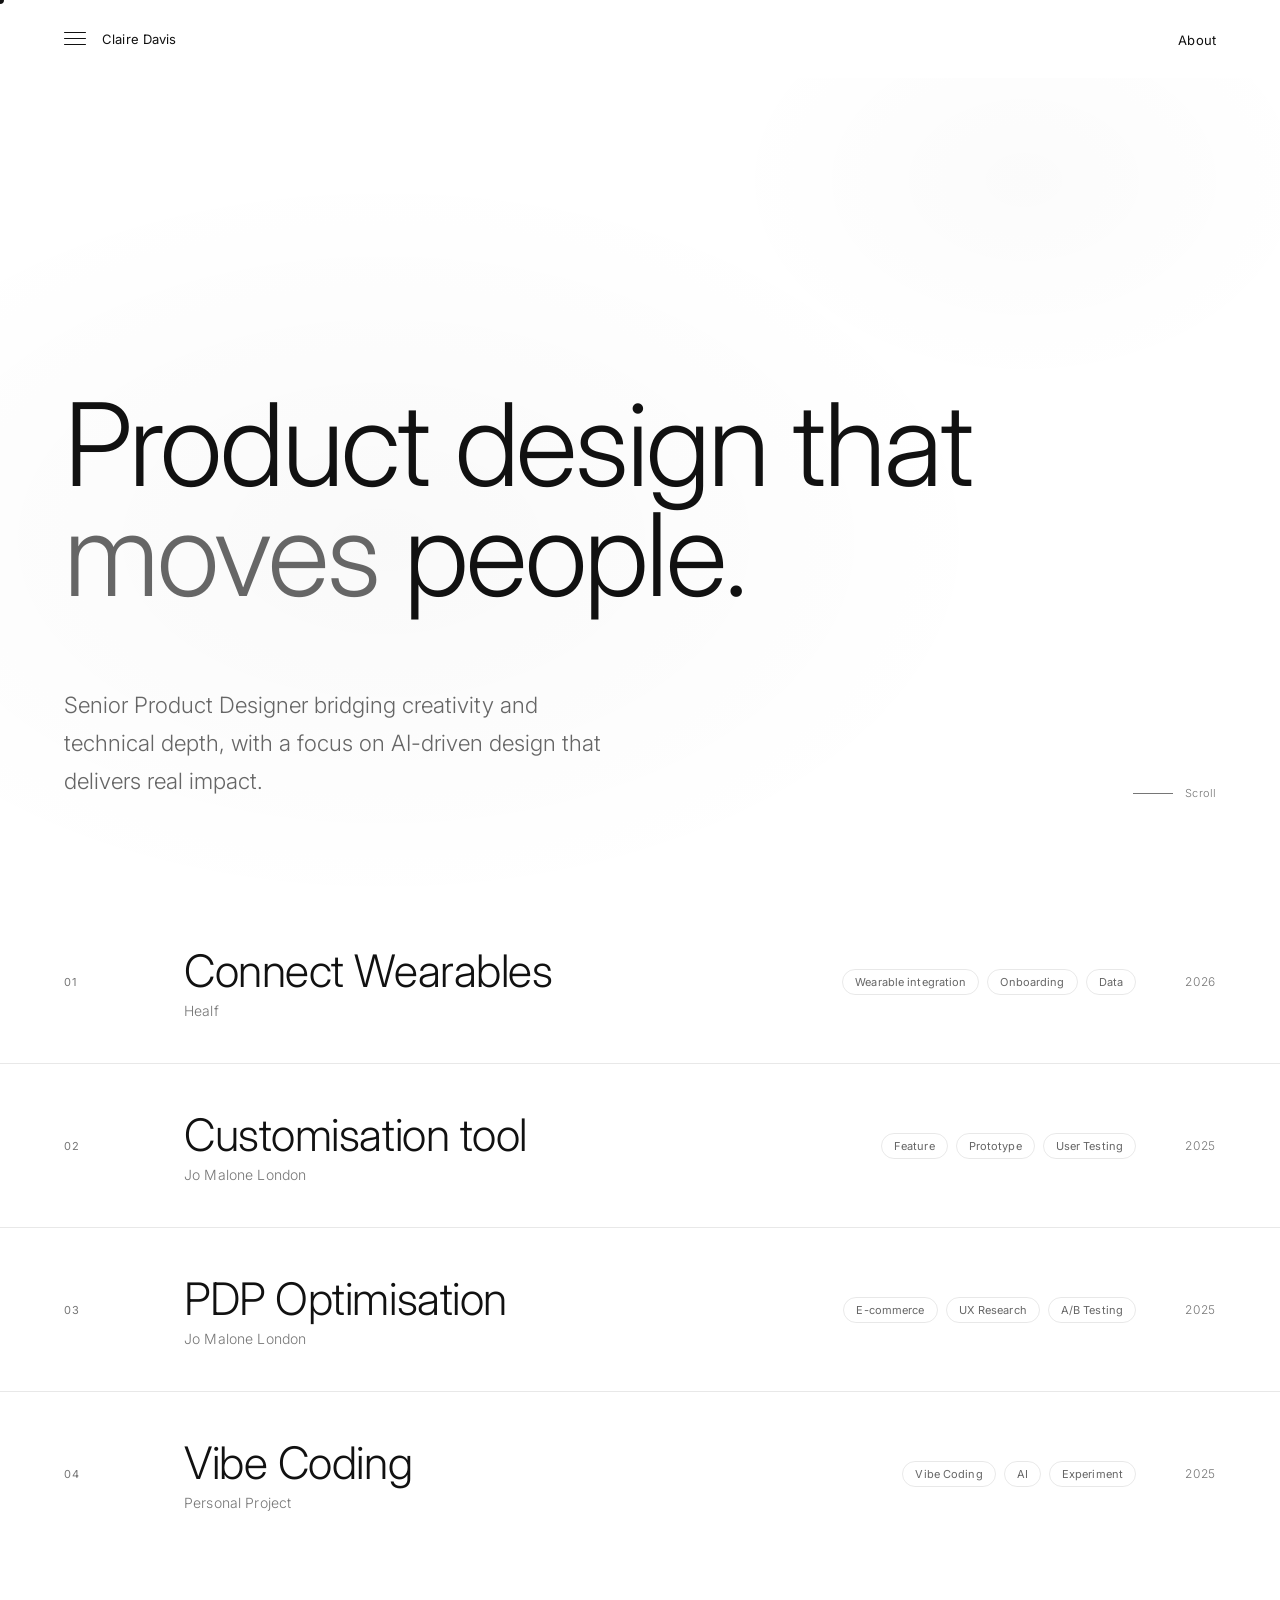
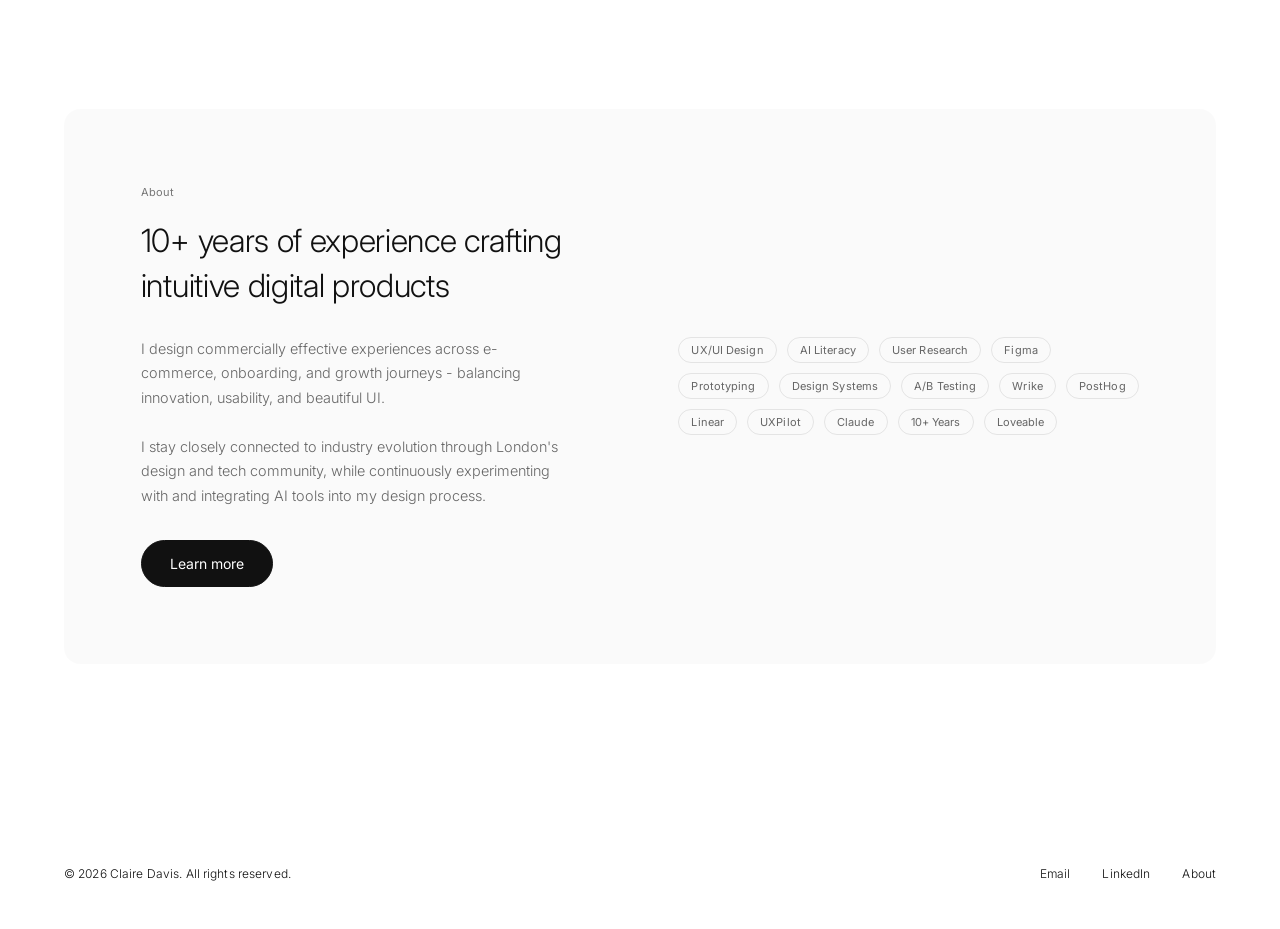
==== commit 6b510b5f: "Reorganise static assets into folders (images, videos, css, js, documents) Moved all images, videos," ====
--- a/index.html
+++ b/index.html
@@ -13,7 +13,7 @@
   <meta name="viewport" content="width=device-width, initial-scale=1.0" />
   <title>Claire Davis — Senior Product Designer</title>
   <meta name="description" content="Senior Product Designer with 10+ years crafting user-centred digital experiences." />
-  <link rel="stylesheet" href="style.css?v=6" />
+  <link rel="stylesheet" href="css/style.css?v=6" />
   <style>
     /* ── Home-specific additions ── */
     .hero__available {
@@ -182,8 +182,8 @@
             <br><br>
             I stay closely connected to industry evolution through London's design and tech community, while continuously experimenting with and integrating AI tools into my design process.
           </p>
-          <a href="about.html" class="btn">
-            Learn more <span class="btn-arrow">→</span>
+          <a href="about.html" class="btn-pill">
+            Learn more
           </a>
         </div>
         <div style="display: flex; flex-wrap: wrap; gap: 10px; align-content: flex-start;">
@@ -206,54 +206,18 @@
     </div>
   </section>
 
-  <!-- Marquee -->
-  <div class="marquee-section">
-    <div class="marquee-track" aria-hidden="true">
-      <span>UX Strategy</span>
-      <span class="accent">·</span>
-      <span>Product Design</span>
-      <span class="accent">·</span>
-      <span>Design Systems</span>
-      <span class="accent">·</span>
-      <span>Interaction Design</span>
-      <span class="accent">·</span>
-      <span>User Research</span>
-      <span class="accent">·</span>
-      <span>A/B Testing</span>
-      <span class="accent">·</span>
-      <span>Conversion Optimisation</span>
-      <span class="accent">·</span>
-      <span>E-commerce</span>
-      <span class="accent">·</span>
-      <span>UX Strategy</span>
-      <span class="accent">·</span>
-      <span>Product Design</span>
-      <span class="accent">·</span>
-      <span>Design Systems</span>
-      <span class="accent">·</span>
-      <span>Interaction Design</span>
-      <span class="accent">·</span>
-      <span>User Research</span>
-      <span class="accent">·</span>
-      <span>A/B Testing</span>
-      <span class="accent">·</span>
-      <span>Conversion Optimisation</span>
-      <span class="accent">·</span>
-      <span>E-commerce</span>
-      <span class="accent">·</span>
-    </div>
-  </div>
-
   <!-- Footer -->
-  <footer class="footer container">
-    <p class="footer__copy">© 2026 Claire Davis. All rights reserved.</p>
-    <div class="footer__links">
-      <a href="mailto:c_e_davis162@hotmail.co.uk">Email</a>
-      <a href="https://www.linkedin.com/in/claire-davis-design" target="_blank">LinkedIn</a>
-      <a href="about.html">About</a>
+  <footer class="footer">
+    <div class="footer__inner container">
+      <p class="footer__copy">© 2026 Claire Davis. All rights reserved.</p>
+      <div class="footer__links">
+        <a href="mailto:c_e_davis162@hotmail.co.uk">Email</a>
+        <a href="https://www.linkedin.com/in/claire-davis-design" target="_blank">LinkedIn</a>
+        <a href="about.html">About</a>
+      </div>
     </div>
   </footer>
 
-  <script src="main.js?v=2"></script>
+  <script src="js/main.js?v=2"></script>
 </body>
 </html>
--- a/css/style.css
+++ b/css/style.css
@@ -0,0 +1,1613 @@
+/* ============================================================
+   CLAIRE DAVIS — PORTFOLIO
+   Design System & Global Styles
+   ============================================================ */
+
+@import url('https://fonts.googleapis.com/css2?family=Inter:wght@300;400;500&display=swap');
+
+/* ── Variables ─────────────────────────────────────────────── */
+:root {
+  --bg:            #ffffff;
+  --bg-raised:     #f7f7f7;
+  --surface:       rgba(0, 0, 0, 0.018);
+  --surface-hover: rgba(0, 0, 0, 0.04);
+  --border:        rgba(0, 0, 0, 0.09);
+  --border-hover:  rgba(0, 0, 0, 0.22);
+
+  --white:         #ffffff;
+  --text-primary:  #111111;
+  --text-secondary:#666666;
+  --text-muted:    #767676;
+
+  --font:    'Inter', -apple-system, BlinkMacSystemFont, sans-serif;
+
+  --ease-expo:   cubic-bezier(0.16, 1, 0.3, 1);
+  --ease-smooth: cubic-bezier(0.4, 0, 0.2, 1);
+  --ease-in:     cubic-bezier(0.4, 0, 1, 1);
+  --ease-out:    cubic-bezier(0, 0, 0.2, 1);
+
+  --radius-sm:  4px;
+  --radius-md:  8px;
+  --radius-lg:  20px;
+
+  --container: 1360px;
+  --gutter:    clamp(24px, 5vw, 80px);
+}
+
+/* ── Reset ─────────────────────────────────────────────────── */
+*, *::before, *::after { box-sizing: border-box; margin: 0; padding: 0; }
+
+html {
+  font-size: 16px;
+  scroll-behavior: smooth;
+  -webkit-font-smoothing: antialiased;
+  -moz-osx-font-smoothing: grayscale;
+}
+
+html {
+  background: #ffffff;
+}
+
+body {
+  font-family: var(--font);
+  font-weight: 300;
+  background: #ffffff;
+  color: var(--text-primary);
+  min-height: 100vh;
+  overflow-x: hidden;
+  cursor: none;
+}
+
+a { color: inherit; text-decoration: none; }
+img { display: block; width: 100%; height: 100%; object-fit: cover; }
+button { font-family: var(--font); background: none; border: none; cursor: none; }
+
+/* ── Custom Cursor ──────────────────────────────────────────── */
+.cursor {
+  position: fixed;
+  top: 0; left: 0;
+  pointer-events: none;
+  z-index: 9999;
+}
+
+.cursor__dot {
+  position: absolute;
+  width: 8px; height: 8px;
+  border-radius: 50%;
+  background: var(--text-primary);
+  transform: translate(-50%, -50%);
+  transition: transform 0.1s var(--ease-expo),
+              width 0.4s var(--ease-expo),
+              height 0.4s var(--ease-expo),
+              opacity 0.3s ease;
+}
+
+.cursor__ring {
+  display: none;
+}
+
+body.cursor-hover .cursor__dot  { width: 6px; height: 6px; }
+
+/* ── Page Transition ─────────────────────────────────────────── */
+.page-mask {
+  position: fixed;
+  inset: 0;
+  background: #ffffff;
+  z-index: 9000;
+  pointer-events: none;
+  opacity: 1;
+  animation: pageFadeIn 0.9s var(--ease-expo) forwards;
+}
+
+@keyframes pageFadeIn {
+  from { opacity: 1; }
+  to   { opacity: 0; }
+}
+
+/* ── Navigation ──────────────────────────────────────────────── */
+.nav {
+  position: fixed;
+  top: 0; left: 0; right: 0;
+  z-index: 100;
+  display: flex;
+  flex-direction: column;
+  background: rgba(255, 255, 255, 0.75);
+  backdrop-filter: blur(24px);
+  -webkit-backdrop-filter: blur(24px);
+  border-bottom: 1px solid transparent;
+  transition: border-color 0.4s ease;
+}
+
+.nav.scrolled,
+.nav.dropdown-open {
+  border-color: transparent;
+}
+
+.nav__bar {
+  display: flex;
+  align-items: center;
+  justify-content: space-between;
+  padding: 28px var(--gutter);
+  position: relative;
+  z-index: 2;
+}
+
+.nav__logo {
+  font-size: 0.8125rem;
+  font-weight: 400;
+  letter-spacing: 0.01em;
+  text-transform: none;
+  color: var(--text-primary);
+  transition: opacity 0.3s ease;
+}
+
+.nav__logo-wrap {
+  position: relative;
+}
+
+.nav__logo:hover { opacity: 0.5; }
+
+/* ── Full-width glass dropdown ── */
+.nav__dropdown {
+  list-style: none;
+  display: flex;
+  gap: 40px;
+  padding: 0 var(--gutter);
+  max-height: 0;
+  overflow: hidden;
+  opacity: 0;
+  transition: max-height 0.7s var(--ease-expo),
+              opacity 0.3s var(--ease-smooth),
+              padding 0.7s var(--ease-expo);
+}
+
+.nav.dropdown-open .nav__dropdown {
+  max-height: 160px;
+  opacity: 1;
+  padding-top: 0;
+  padding-bottom: 48px;
+}
+
+.nav__dropdown li {
+  opacity: 0;
+  transform: translateY(-6px);
+  transition: opacity 0.4s var(--ease-smooth),
+              transform 0.4s var(--ease-expo);
+}
+
+.nav.dropdown-open .nav__dropdown li {
+  opacity: 1;
+  transform: translateY(0);
+}
+
+.nav.dropdown-open .nav__dropdown li:nth-child(1) { transition-delay: 0.12s; }
+.nav.dropdown-open .nav__dropdown li:nth-child(2) { transition-delay: 0.18s; }
+.nav.dropdown-open .nav__dropdown li:nth-child(3) { transition-delay: 0.24s; }
+.nav.dropdown-open .nav__dropdown li:nth-child(4) { transition-delay: 0.30s; }
+
+.nav__dropdown a {
+  font-size: 0.75rem;
+  font-weight: 300;
+  color: var(--text-primary);
+  transition: color 0.3s ease;
+  position: relative;
+  white-space: nowrap;
+}
+
+.nav__dropdown a:hover {
+  color: var(--text-secondary);
+}
+
+/* ── Hamburger toggle ── */
+.nav__toggle {
+  display: flex;
+  flex-direction: column;
+  gap: 5px;
+  width: 22px;
+  padding: 4px 0;
+  cursor: none;
+  position: relative;
+  z-index: 3;
+}
+
+.nav__toggle-line {
+  display: block;
+  width: 100%;
+  height: 1px;
+  background: var(--text-primary);
+  border-radius: 1px;
+  transition: transform 0.4s var(--ease-expo), opacity 0.3s ease, background 0.3s ease;
+  transform-origin: center;
+}
+
+.nav__toggle:hover .nav__toggle-line {
+  background: var(--text-muted);
+}
+
+.nav.dropdown-open .nav__toggle-line:nth-child(1) {
+  transform: translateY(6.5px) rotate(45deg);
+}
+
+.nav.dropdown-open .nav__toggle-line:nth-child(2) {
+  opacity: 0;
+}
+
+.nav.dropdown-open .nav__toggle-line:nth-child(3) {
+  transform: translateY(-6.5px) rotate(-45deg);
+}
+
+.nav__left {
+  display: flex;
+  align-items: center;
+  gap: 16px;
+}
+
+.nav__links {
+  display: flex;
+  gap: 40px;
+  list-style: none;
+}
+
+.nav__links a {
+  font-size: 0.8125rem;
+  font-weight: 400;
+  letter-spacing: 0.01em;
+  text-transform: none;
+  color: var(--text-primary);
+  transition: color 0.3s ease;
+}
+
+.nav__links a:hover { color: var(--text-secondary); }
+.nav__links a.active { color: var(--text-primary); }
+.nav__links a.active:hover { color: var(--text-muted); }
+
+/* ── Layout Helpers ──────────────────────────────────────────── */
+.container {
+  max-width: var(--container);
+  margin: 0 auto;
+  padding: 0 var(--gutter);
+}
+
+.section {
+  padding: clamp(80px, 12vw, 160px) 0;
+}
+
+/* ── Scroll Reveal ───────────────────────────────────────────── */
+.reveal {
+  opacity: 0;
+  transform: translateY(32px);
+  transition: opacity 0.9s var(--ease-expo),
+              transform 0.9s var(--ease-expo);
+}
+
+.reveal.visible {
+  opacity: 1;
+  transform: translateY(0);
+}
+
+.reveal-delay-1 { transition-delay: 0.1s; }
+.reveal-delay-2 { transition-delay: 0.2s; }
+.reveal-delay-3 { transition-delay: 0.3s; }
+.reveal-delay-4 { transition-delay: 0.4s; }
+.reveal-delay-5 { transition-delay: 0.5s; }
+
+/* ── Typography ──────────────────────────────────────────────── */
+.label {
+  font-size: 0.6875rem;
+  font-weight: 400;
+  letter-spacing: 0.01em;
+  text-transform: none;
+  color: var(--text-secondary);
+}
+
+.eyebrow {
+  font-size: 0.6875rem;
+  font-weight: 400;
+  letter-spacing: 0.01em;
+  text-transform: none;
+  color: var(--text-muted);
+}
+
+/* ── Glass Card ──────────────────────────────────────────────── */
+.glass {
+  background: var(--surface);
+  backdrop-filter: blur(20px);
+  -webkit-backdrop-filter: blur(20px);
+  border: none;
+  border-radius: var(--radius-lg);
+  transition: background 0.4s ease;
+}
+
+.glass:hover {
+  background: var(--surface);
+  border-color: var(--border);
+}
+
+/* ── Tag / Chip ──────────────────────────────────────────────── */
+.tag {
+  display: inline-block;
+  font-size: 0.6875rem;
+  font-weight: 400;
+  letter-spacing: 0.01em;
+  text-transform: none;
+  color: var(--text-secondary);
+  padding: 5px 12px;
+  border: 1px solid var(--border);
+  border-radius: 100px;
+  transition: border-color 0.3s ease, color 0.3s ease;
+}
+
+/* ── Button ──────────────────────────────────────────────────── */
+.btn {
+  display: inline-flex;
+  align-items: center;
+  gap: 10px;
+  font-size: 0.75rem;
+  font-weight: 400;
+  letter-spacing: 0.01em;
+  text-transform: none;
+  color: var(--text-primary);
+  padding: 14px 28px;
+  border: 1px solid var(--border);
+  border-radius: 100px;
+  transition: border-color 0.4s ease,
+              background 0.4s ease,
+              color 0.4s ease,
+              transform 0.4s var(--ease-expo);
+}
+
+.btn:hover {
+  border-color: var(--border-hover);
+  background: var(--surface);
+  transform: translateY(-1px);
+}
+
+.btn-arrow {
+  display: inline-block;
+  transition: transform 0.4s var(--ease-expo);
+}
+
+.btn:hover .btn-arrow { transform: translateX(4px); }
+
+/* ── Divider ─────────────────────────────────────────────────── */
+.divider {
+  width: 100%;
+  height: 1px;
+  background: var(--border);
+}
+
+/* ── Noise Texture Overlay ───────────────────────────────────── */
+
+/* ── Footer ──────────────────────────────────────────────────── */
+.footer {
+  border-top: none;
+}
+
+.footer__inner {
+  padding: 48px var(--gutter);
+  display: flex;
+  align-items: center;
+  justify-content: space-between;
+  gap: 24px;
+  flex-wrap: wrap;
+  max-width: none;
+}
+
+.footer__copy {
+  font-size: 0.75rem;
+  color: var(--text-primary);
+  letter-spacing: 0.01em;
+}
+
+.footer__links {
+  display: flex;
+  gap: 32px;
+}
+
+.footer__links a {
+  font-size: 0.75rem;
+  letter-spacing: 0.01em;
+  text-transform: none;
+  color: var(--text-primary);
+  transition: color 0.3s ease;
+}
+
+.footer__links a:hover { color: var(--text-muted); }
+
+/* ============================================================
+   HOMEPAGE
+   ============================================================ */
+
+/* Hero */
+.hero {
+  min-height: 100svh;
+  display: flex;
+  flex-direction: column;
+  justify-content: flex-end;
+  padding: 0 var(--gutter) clamp(60px, 8vw, 100px);
+  position: relative;
+  overflow: hidden;
+}
+
+.hero__bg {
+  position: absolute;
+  inset: 0;
+  background: radial-gradient(ellipse 70% 60% at 30% 60%, rgba(0,0,0,0.025) 0%, transparent 70%),
+              radial-gradient(ellipse 40% 40% at 80% 20%, rgba(0,0,0,0.015) 0%, transparent 60%);
+  pointer-events: none;
+}
+
+.hero__eyebrow {
+  margin-bottom: 28px;
+  opacity: 0;
+  animation: fadeUp 1s var(--ease-expo) 0.2s forwards;
+}
+
+.hero__title {
+  font-size: clamp(3.5rem, 9vw, 8.5rem);
+  font-weight: 300;
+  line-height: 0.95;
+  letter-spacing: -0.02em;
+  color: var(--text-primary);
+  max-width: 14ch;
+  opacity: 0;
+  animation: fadeUp 1.1s var(--ease-expo) 0.35s forwards;
+}
+
+.hero__title em {
+  font-style: normal;
+  color: var(--text-secondary);
+}
+
+.hero__meta {
+  margin-top: clamp(40px, 6vw, 80px);
+  display: flex;
+  align-items: flex-end;
+  justify-content: space-between;
+  gap: 40px;
+  flex-wrap: wrap;
+  opacity: 0;
+  animation: fadeUp 1s var(--ease-expo) 0.55s forwards;
+}
+
+.hero__desc {
+  font-size: clamp(1.1rem, 2vw, 1.4rem);
+  font-weight: 300;
+  line-height: 1.7;
+  color: var(--text-secondary);
+  max-width: 40ch;
+}
+
+.hero__scroll {
+  display: flex;
+  align-items: center;
+  gap: 12px;
+  font-size: 0.6875rem;
+  letter-spacing: 0.01em;
+  text-transform: none;
+  color: var(--text-muted);
+}
+
+.hero__scroll-line {
+  width: 40px;
+  height: 1px;
+  background: var(--text-muted);
+  display: block;
+  animation: scrollLine 2s var(--ease-expo) 1.5s infinite;
+}
+
+@keyframes scrollLine {
+  0%, 100% { transform: scaleX(1); transform-origin: left; }
+  50% { transform: scaleX(0.4); transform-origin: right; }
+}
+
+@keyframes fadeUp {
+  from { opacity: 0; transform: translateY(24px); }
+  to   { opacity: 1; transform: translateY(0); }
+}
+
+/* ── Work Index ──────────────────────────────────────────────── */
+.work { padding: 0 0 clamp(80px, 12vw, 160px); }
+
+.work__header {
+  padding: 0 var(--gutter);
+  margin-bottom: 60px;
+  display: flex;
+  align-items: baseline;
+  justify-content: space-between;
+  gap: 24px;
+}
+
+.work__title {
+  font-size: clamp(0.9rem, 1.5vw, 1rem);
+  font-weight: 300;
+  color: var(--text-secondary);
+}
+
+/* Project Row */
+.project-row {
+  display: flex;
+  align-items: stretch;
+  border-top: 1px solid var(--border);
+  padding: 0 var(--gutter);
+  cursor: none;
+  overflow: hidden;
+  position: relative;
+  transition: background 0.6s ease;
+  text-decoration: none;
+  color: inherit;
+}
+
+.project-row:first-child,
+.work .project-row:first-of-type { border-top: none; }
+.project-row:last-child { border-bottom: none; }
+
+.project-row::before {
+  content: '';
+  position: absolute;
+  inset: 0;
+  background: var(--surface);
+  opacity: 0;
+  transition: opacity 0.6s ease;
+}
+
+.project-row:hover::before { opacity: 1; }
+
+.project-row__inner {
+  display: grid;
+  grid-template-columns: 80px 1fr auto auto;
+  align-items: center;
+  gap: 40px;
+  padding: clamp(28px, 4vw, 44px) 0;
+  width: 100%;
+}
+
+.project-row__num {
+  font-size: 0.6875rem;
+  font-weight: 400;
+  letter-spacing: 0.12em;
+  color: var(--text-muted);
+  transition: color 0.4s ease;
+}
+
+.project-row:hover .project-row__num { color: var(--text-secondary); }
+
+.project-row__name {
+  font-size: clamp(1.5rem, 3.5vw, 3rem);
+  font-weight: 300;
+  letter-spacing: -0.01em;
+  color: var(--text-primary);
+  transition: transform 0.6s var(--ease-expo);
+}
+
+.project-row:hover .project-row__name { transform: translateX(8px); }
+
+.project-row__brand {
+  font-weight: 300;
+  color: var(--text-muted);
+  font-size: 0.875rem;
+  letter-spacing: 0.01em;
+  display: block;
+  margin-top: 4px;
+}
+
+.project-row__tags {
+  display: flex;
+  gap: 8px;
+  flex-wrap: wrap;
+  justify-content: flex-end;
+}
+
+.project-row__year {
+  font-size: 0.75rem;
+  color: var(--text-muted);
+  letter-spacing: 0.06em;
+  min-width: 40px;
+  text-align: right;
+}
+
+/* Hover image preview */
+.project-row__preview {
+  position: fixed;
+  pointer-events: none;
+  z-index: 50;
+  width: 300px;
+  aspect-ratio: 4/3;
+  border-radius: var(--radius-md);
+  overflow: hidden;
+  opacity: 0;
+  transform: scale(0.92) rotate(-2deg);
+  transition: opacity 0.4s var(--ease-expo),
+              transform 0.4s var(--ease-expo);
+  border: 1px solid var(--border);
+}
+
+.project-row__preview.visible {
+  opacity: 1;
+  transform: scale(1) rotate(0deg);
+}
+
+/* ── Marquee ─────────────────────────────────────────────────── */
+.marquee-section {
+  padding: clamp(40px, 6vw, 80px) 0;
+  border-top: 1px solid var(--border);
+  border-bottom: 1px solid var(--border);
+  overflow: hidden;
+}
+
+.marquee-track {
+  display: flex;
+  gap: 60px;
+  width: max-content;
+  animation: marquee 24s linear infinite;
+}
+
+.marquee-track span {
+  font-size: 0.6875rem;
+  letter-spacing: 0.01em;
+  text-transform: none;
+  color: var(--text-muted);
+  white-space: nowrap;
+}
+
+.marquee-track span.accent { color: var(--text-secondary); }
+
+@keyframes marquee {
+  from { transform: translateX(0); }
+  to   { transform: translateX(-50%); }
+}
+
+/* ============================================================
+   ABOUT PAGE
+   ============================================================ */
+
+.about-layout {
+  display: grid;
+  grid-template-columns: 1fr 380px;
+  gap: clamp(40px, 6vw, 80px);
+  padding-right: var(--gutter);
+}
+
+.about-layout__image {
+  padding-top: 100px;
+}
+
+.about-hero {
+  min-height: 100svh;
+  padding: 0 var(--gutter) clamp(60px, 8vw, 100px);
+  display: flex;
+  flex-direction: column;
+  justify-content: flex-end;
+}
+
+.about-hero__left {
+  max-width: 640px;
+}
+
+.about-hero__right {
+  position: sticky;
+  top: 100px;
+  width: 380px;
+}
+
+.about-hero__label {
+  margin-bottom: 20px;
+}
+
+.about-hero__title {
+  font-size: clamp(3rem, 8vw, 7rem);
+  font-weight: 300;
+  letter-spacing: -0.02em;
+  line-height: 1;
+  color: var(--text-primary);
+  max-width: 16ch;
+}
+
+.about-hero__title strong {
+  font-weight: 300;
+  color: var(--text-secondary);
+}
+
+.btn-pill {
+  display: inline-flex;
+  align-items: center;
+  gap: 6px;
+  padding: 14px 28px;
+  font-size: 0.875rem;
+  font-weight: 400;
+  color: var(--white);
+  background: var(--text-primary);
+  border: 1px solid var(--text-primary);
+  border-radius: 100px;
+  text-decoration: none;
+  transition: background 0.3s ease, color 0.3s ease;
+}
+
+.btn-pill:hover {
+  background: var(--text-muted);
+  border-color: var(--text-muted);
+}
+
+.btn-pill .btn-arrow {
+  transition: transform 0.3s ease;
+}
+
+.btn-pill:hover .btn-arrow {
+  transform: translateX(4px);
+}
+
+.about-link {
+  font-size: 0.875rem;
+  font-weight: 400;
+  color: var(--text-primary);
+  text-decoration: none;
+  transition: color 0.3s ease;
+}
+
+.about-link:hover {
+  color: var(--text-muted);
+}
+
+/* About Grid */
+.about-grid {
+  display: grid;
+  grid-template-columns: 1fr 1fr;
+  gap: clamp(40px, 6vw, 80px);
+  align-items: start;
+}
+
+@media (max-width: 768px) {
+  .about-grid { grid-template-columns: 1fr; }
+}
+
+.about-bio {
+  font-size: clamp(1rem, 1.8vw, 1.2rem);
+  font-weight: 300;
+  line-height: 1.8;
+  color: var(--text-secondary);
+}
+
+.about-bio p + p { margin-top: 1.5em; }
+
+.about-bio strong {
+  font-weight: 400;
+  color: var(--text-primary);
+}
+
+/* Image placeholder */
+.about-image {
+  width: 380px;
+  aspect-ratio: 2/2.5;
+  border-radius: var(--radius-lg);
+  overflow: hidden;
+  position: relative;
+}
+
+.about-image__inner {
+  position: absolute;
+  inset: 0;
+}
+
+.about-image__inner img {
+  width: 100%;
+  height: 100%;
+  object-fit: cover;
+  object-position: center top;
+}
+
+.about-image__label {
+  position: absolute;
+  bottom: 12px;
+  right: 12px;
+  font-size: 0.6875rem;
+  letter-spacing: 0.01em;
+  text-transform: none;
+  color: var(--text-muted);
+  z-index: 1;
+}
+
+/* Experience */
+.experience-list { list-style: none; }
+
+.experience-item {
+  display: grid;
+  grid-template-columns: 120px 1fr;
+  gap: 24px;
+  padding: 28px 0;
+  border-top: 1px solid var(--border);
+}
+
+.experience-item:last-child { border-bottom: 1px solid var(--border); }
+
+.experience-period {
+  font-size: 0.6875rem;
+  letter-spacing: 0.08em;
+  color: var(--text-muted);
+  padding-top: 3px;
+}
+
+.experience-role {
+  font-size: 0.9rem;
+  font-weight: 400;
+  color: var(--text-primary);
+  margin-bottom: 4px;
+}
+
+.experience-company {
+  font-size: 0.8125rem;
+  color: var(--text-secondary);
+}
+
+/* Capabilities */
+.capabilities-grid {
+  display: grid;
+  grid-template-columns: repeat(auto-fill, minmax(240px, 1fr));
+  gap: 1px;
+  background: var(--border);
+  border: 1px solid var(--border);
+  border-radius: var(--radius-lg);
+  overflow: hidden;
+}
+
+.capability-item {
+  background: var(--bg);
+  padding: 28px 24px;
+  transition: background 0.4s ease;
+}
+
+.capability-item:hover { background: var(--surface); }
+
+.capability-title {
+  font-size: 0.8125rem;
+  font-weight: 400;
+  color: var(--text-primary);
+  margin-bottom: 8px;
+}
+
+.capability-desc {
+  font-size: 0.75rem;
+  color: var(--text-muted);
+  line-height: 1.6;
+}
+
+/* Section heading */
+.section-label {
+  display: flex;
+  align-items: center;
+  gap: 16px;
+  margin-bottom: clamp(32px, 4vw, 56px);
+}
+
+.section-label::after {
+  content: '';
+  flex: 1;
+  height: 1px;
+  background: var(--border);
+}
+
+/* ============================================================
+   PROJECT PAGE
+   ============================================================ */
+
+.project-hero {
+  min-height: 100svh;
+  display: grid;
+  grid-template-rows: 1fr auto;
+  padding-top: 100px;
+  position: relative;
+  overflow: hidden;
+}
+
+.project-hero__visual {
+  position: relative;
+  overflow: hidden;
+  margin: 0 var(--gutter);
+  border-radius: var(--radius-lg);
+  background: var(--bg-raised);
+  border: none;
+  flex: 1;
+  min-height: 50vh;
+}
+
+.project-hero__visual-inner {
+  position: absolute;
+  inset: 0;
+}
+
+/* Project hero gradient — unique per project */
+.project-hero__visual--01 {
+  background: linear-gradient(135deg,
+    #ededed 0%,
+    #e5e5e5 30%,
+    #f0f0f0 60%,
+    #e8e8e8 100%);
+}
+
+.project-hero__visual--01::before {
+  content: '';
+  position: absolute;
+  inset: 0;
+  background: radial-gradient(ellipse 60% 70% at 20% 50%, rgba(0,0,0,0.04) 0%, transparent 60%),
+              radial-gradient(ellipse 40% 50% at 75% 30%, rgba(0,0,0,0.03) 0%, transparent 50%);
+}
+
+.project-hero__visual--02 {
+  background: linear-gradient(160deg, #ebebeb 0%, #e6e6e6 50%, #f1f1f1 100%);
+}
+
+.project-hero__visual--02::before {
+  content: '';
+  position: absolute;
+  inset: 0;
+  background: radial-gradient(ellipse 50% 60% at 80% 60%, rgba(0,0,0,0.03) 0%, transparent 60%);
+}
+
+/* Grid overlay for tech feel */
+.project-hero__visual::after {
+  content: '';
+  position: absolute;
+  inset: 0;
+  background-image:
+    linear-gradient(rgba(0,0,0,0.06) 1px, transparent 1px),
+    linear-gradient(90deg, rgba(0,0,0,0.06) 1px, transparent 1px);
+  background-size: 60px 60px;
+  mask-image: radial-gradient(ellipse 80% 80% at 50% 50%, black 30%, transparent 80%);
+}
+
+.project-hero__ui-mock {
+  position: absolute;
+  inset: 0;
+  display: flex;
+  align-items: center;
+  justify-content: center;
+  padding: 40px;
+}
+
+/* Minimal UI mockup lines */
+.mock-window {
+  width: min(560px, 80%);
+  background: rgba(255,255,255,0.7);
+  border: 1px solid rgba(0,0,0,0.08);
+  border-radius: 12px;
+  overflow: hidden;
+  backdrop-filter: blur(10px);
+}
+
+.mock-window__bar {
+  padding: 12px 16px;
+  border-bottom: 1px solid rgba(0,0,0,0.06);
+  display: flex;
+  align-items: center;
+  gap: 8px;
+}
+
+.mock-dot {
+  width: 8px; height: 8px;
+  border-radius: 50%;
+  background: rgba(0,0,0,0.12);
+}
+
+.mock-window__body { padding: 20px; }
+
+.mock-line {
+  height: 6px;
+  border-radius: 100px;
+  background: rgba(0,0,0,0.08);
+  margin-bottom: 10px;
+}
+
+.mock-line--short { width: 60%; }
+.mock-line--shorter { width: 35%; }
+.mock-line--xs { width: 20%; }
+
+.mock-row {
+  display: flex;
+  gap: 12px;
+  margin-top: 16px;
+}
+
+.mock-card {
+  flex: 1;
+  height: 64px;
+  border-radius: 8px;
+  background: rgba(0,0,0,0.04);
+  border: 1px solid rgba(0,0,0,0.06);
+}
+
+.project-hero__info {
+  padding: clamp(32px, 5vw, 60px) var(--gutter) 0;
+  display: grid;
+  grid-template-columns: 1fr auto;
+  gap: 40px;
+  align-items: end;
+  padding-bottom: clamp(48px, 6vw, 80px);
+}
+
+.project-hero__kicker {
+  margin-bottom: 16px;
+}
+
+.project-hero__title {
+  font-size: clamp(2.5rem, 6vw, 6rem);
+  font-weight: 300;
+  letter-spacing: -0.02em;
+  line-height: 1;
+  color: var(--text-primary);
+}
+
+.project-hero__meta-grid {
+  display: flex;
+  gap: clamp(24px, 4vw, 56px);
+}
+
+.project-meta-item__label {
+  font-size: 0.6rem;
+  letter-spacing: 0.01em;
+  text-transform: none;
+  color: var(--text-muted);
+  margin-bottom: 6px;
+}
+
+.project-meta-item__value {
+  font-size: 0.8125rem;
+  font-weight: 400;
+  color: var(--text-secondary);
+  white-space: nowrap;
+}
+
+/* Overview */
+.project-overview {
+  display: grid;
+  grid-template-columns: 1fr 1fr;
+  gap: clamp(40px, 6vw, 100px);
+  align-items: start;
+}
+
+@media (max-width: 900px) {
+  .project-overview { grid-template-columns: 1fr; }
+}
+
+.project-overview__challenge {
+  font-size: clamp(1.1rem, 2vw, 1.4rem);
+  font-weight: 300;
+  line-height: 1.7;
+  color: var(--text-secondary);
+}
+
+.project-overview__challenge strong {
+  font-weight: 400;
+  color: var(--text-primary);
+}
+
+.project-overview__details { display: flex; flex-direction: column; gap: 8px; }
+
+.overview-detail {
+  padding: 20px 16px;
+  border: none;
+  border-radius: var(--radius-md);
+  background: var(--surface);
+}
+
+.overview-detail__label {
+  font-size: 0.625rem;
+  letter-spacing: 0.01em;
+  text-transform: none;
+  color: var(--text-muted);
+  margin-bottom: 8px;
+}
+
+.overview-detail__value {
+  font-size: 0.875rem;
+  font-weight: 400;
+  color: var(--text-primary);
+  line-height: 1.5;
+}
+
+/* Process Section */
+.process-block {
+  display: grid;
+  grid-template-columns: 80px 1fr;
+  gap: clamp(32px, 5vw, 64px);
+  padding: clamp(48px, 7vw, 80px) 0 clamp(32px, 4vw, 48px);
+  border-top: 1px solid var(--border);
+  align-items: start;
+}
+
+@media (max-width: 600px) {
+  .process-block { grid-template-columns: 1fr; gap: 16px; }
+}
+
+.process-block__num {
+  font-size: 0.6875rem;
+  letter-spacing: 0.01em;
+  color: var(--text-muted);
+  padding-top: 4px;
+  font-variant-numeric: tabular-nums;
+}
+
+.process-block__content { flex: 1; min-width: 0; overflow: hidden; }
+
+.process-block__label {
+  font-size: 0.6875rem;
+  letter-spacing: 0.01em;
+  text-transform: none;
+  color: var(--text-muted);
+  margin-bottom: 12px;
+}
+
+.process-block__title {
+  font-size: clamp(1.5rem, 3vw, 2.5rem);
+  font-weight: 300;
+  letter-spacing: -0.01em;
+  color: var(--text-primary);
+  margin-bottom: clamp(20px, 3vw, 36px);
+  line-height: 1.1;
+}
+
+.process-block__body {
+  font-size: clamp(0.875rem, 1.4vw, 1rem);
+  font-weight: 300;
+  line-height: 1.8;
+  color: var(--text-secondary);
+  max-width: 65ch;
+}
+
+.process-block__body p + p { margin-top: 1.2em; }
+
+/* Insight Cards */
+.insight-grid {
+  display: grid;
+  grid-template-columns: repeat(auto-fill, minmax(220px, 1fr));
+  gap: 12px;
+  margin-top: clamp(32px, 4vw, 48px);
+}
+
+.insight-card {
+  padding: 24px;
+  border: none;
+  border-radius: var(--radius-md);
+  background: var(--surface);
+  transition: background 0.4s ease, transform 0.4s var(--ease-expo);
+}
+
+.insight-card:hover {
+  background: var(--surface);
+  border-color: var(--border);
+}
+
+.insight-card__num {
+  font-size: 2rem;
+  font-weight: 300;
+  letter-spacing: -0.02em;
+  color: var(--text-primary);
+  margin-bottom: 8px;
+  line-height: 1;
+}
+
+.insight-card__label {
+  font-size: 0.6875rem;
+  letter-spacing: 0.02em;
+  text-transform: none;
+  color: var(--text-primary);
+  margin-bottom: 10px;
+}
+
+.insight-card__desc {
+  font-size: 0.8125rem;
+  font-weight: 300;
+  color: var(--text-secondary);
+  line-height: 1.6;
+}
+
+/* Quote / Callout */
+.callout {
+  padding: clamp(32px, 5vw, 56px);
+  border: 1px solid var(--border);
+  border-radius: var(--radius-lg);
+  background: var(--surface);
+  margin: clamp(32px, 5vw, 56px) 0;
+  position: relative;
+  overflow: hidden;
+}
+
+.callout::before {
+  content: none;
+}
+
+.callout__text {
+  font-size: clamp(1.1rem, 2.2vw, 1.5rem);
+  font-weight: 300;
+  line-height: 1.6;
+  color: var(--text-primary);
+  font-style: italic;
+  max-width: 60ch;
+}
+
+.callout__source {
+  margin-top: 16px;
+  font-size: 0.75rem;
+  letter-spacing: 0.1em;
+  text-transform: none;
+  color: var(--text-muted);
+}
+
+/* Image placeholder area */
+.img-placeholder {
+  width: 100%;
+  border-radius: var(--radius-lg);
+  overflow: hidden;
+  border: 1px solid var(--border);
+  background: var(--bg-raised);
+  position: relative;
+  display: flex;
+  align-items: center;
+  justify-content: center;
+}
+
+.img-placeholder__label {
+  font-size: 0.6875rem;
+  letter-spacing: 0.01em;
+  text-transform: none;
+  color: var(--text-muted);
+  position: absolute;
+  bottom: 16px; left: 20px;
+}
+
+/* Outcomes */
+.outcome-stat {
+  padding: clamp(28px, 4vw, 44px);
+  border: 1px solid var(--border);
+  border-radius: var(--radius-lg);
+  background: var(--surface);
+  text-align: center;
+  transition: background 0.4s ease, border-color 0.4s ease, transform 0.5s var(--ease-expo);
+}
+
+.outcome-stat:hover {
+  background: var(--surface);
+  border-color: var(--border);
+}
+
+.outcome-stat__value {
+  font-size: clamp(2.5rem, 5vw, 4.5rem);
+  font-weight: 300;
+  letter-spacing: -0.03em;
+  color: var(--text-primary);
+  line-height: 1;
+  margin-bottom: 8px;
+}
+
+.outcome-stat__label {
+  font-size: 0.75rem;
+  letter-spacing: 0.1em;
+  text-transform: none;
+  color: var(--text-muted);
+}
+
+/* Outcomes grid */
+.outcomes-grid {
+  display: grid;
+  grid-template-columns: repeat(3, 1fr);
+  gap: 12px;
+}
+
+@media (max-width: 600px) {
+  .outcomes-grid { grid-template-columns: 1fr; }
+  .project-row__inner { grid-template-columns: 48px 1fr; gap: 16px; }
+  .project-row__tags { display: none; }
+  .project-row__year { display: none; }
+  .project-row__brand { display: block; margin-top: 4px; }
+}
+
+/* Project nav */
+.project-nav {
+  display: flex;
+  justify-content: space-between;
+  align-items: center;
+  padding: clamp(48px, 8vw, 100px) var(--gutter);
+  border-top: 1px solid var(--border);
+  gap: 40px;
+}
+
+.project-nav__link {
+  display: flex;
+  flex-direction: column;
+  gap: 8px;
+}
+
+.project-nav__dir {
+  font-size: 0.625rem;
+  letter-spacing: 0.01em;
+  text-transform: none;
+  color: var(--text-muted);
+}
+
+.project-nav__name {
+  font-size: clamp(1.1rem, 2.5vw, 2rem);
+  font-weight: 300;
+  letter-spacing: -0.01em;
+  color: var(--text-secondary);
+  transition: color 0.4s ease, transform 0.4s var(--ease-expo);
+}
+
+.project-nav__link:hover .project-nav__name {
+  color: var(--text-primary);
+  transform: translateX(6px);
+}
+
+.project-nav__link.prev:hover .project-nav__name {
+  transform: translateX(-6px);
+}
+
+/* ============================================================
+   ABOUT TEASER GRID (index.html)
+   ============================================================ */
+
+.about-teaser-grid {
+  display: grid;
+  grid-template-columns: 1fr 1fr;
+  gap: clamp(40px, 6vw, 80px);
+  align-items: center;
+  padding: clamp(48px, 6vw, 80px);
+  border: none;
+  border-radius: 16px;
+  background: var(--surface);
+}
+
+@media (max-width: 768px) {
+  .about-teaser-grid {
+    grid-template-columns: 1fr;
+    gap: clamp(28px, 4vw, 40px);
+  }
+}
+
+/* ============================================================
+   RESPONSIVE — TABLET & MOBILE
+   ============================================================ */
+
+/* ── Touch devices: restore cursor, hide custom cursor + previews ── */
+@media (hover: none), (pointer: coarse) {
+  .cursor { display: none; }
+  body { cursor: auto; }
+  button { cursor: pointer; }
+  .project-row { cursor: pointer; }
+  .project-row__preview { display: none; }
+}
+
+/* ── Nav ─────────────────────────────────────────────────────── */
+@media (max-width: 768px) {
+  .nav__links { gap: 28px; }
+  .nav__dropdown { gap: 12px; flex-direction: column; }
+  .nav.dropdown-open .nav__dropdown { max-height: 200px; padding-bottom: 20px; }
+}
+
+@media (max-width: 480px) {
+  .nav__bar { padding: 18px var(--gutter); }
+  .nav__links { gap: 20px; }
+  .nav__dropdown { gap: 12px; flex-direction: column; }
+  .nav.dropdown-open .nav__dropdown { max-height: 200px; padding-bottom: 20px; }
+}
+
+/* ── Hero ────────────────────────────────────────────────────── */
+@media (max-width: 640px) {
+  .hero__scroll { display: none; }
+  .hero__meta { gap: 20px; }
+}
+
+/* ── About hero ──────────────────────────────────────────────── */
+@media (max-width: 640px) {
+  .about-hero { padding-top: 96px; }
+  .about-layout { grid-template-columns: 1fr; padding-right: 0; }
+  .about-layout__content { order: 1; }
+  .about-layout__image { order: 2; padding: 0 var(--gutter) clamp(40px, 6vw, 80px); display: flex; justify-content: center; }
+  .about-hero__right { position: static; width: 100%; max-width: 280px; }
+  .about-hero__right { position: static; width: 100%; max-width: 280px; }
+  .about-image { width: 100%; max-width: 280px; }
+}
+
+/* ── Project hero ────────────────────────────────────────────── */
+@media (max-width: 900px) {
+  .project-hero__info {
+    grid-template-columns: 1fr;
+    gap: 20px;
+  }
+
+  .project-hero__meta-grid {
+    flex-wrap: wrap;
+    gap: 20px;
+  }
+}
+
+/* ── Experience list ─────────────────────────────────────────── */
+@media (max-width: 640px) {
+  .experience-item {
+    grid-template-columns: 1fr;
+    gap: 4px;
+  }
+}
+
+/* ── Footer ──────────────────────────────────────────────────── */
+@media (max-width: 480px) {
+  .footer__inner {
+    flex-direction: column;
+    align-items: flex-start;
+    gap: 16px;
+  }
+
+  .footer__links { gap: 24px; }
+}
+
+/* ── Project nav ─────────────────────────────────────────────── */
+@media (max-width: 640px) {
+  .project-nav {
+    flex-direction: column;
+    align-items: flex-start;
+    gap: 32px;
+  }
+}
+
+/* ── LinkedIn Accordion ─────────────────────────────────────── */
+.linkedin-row {
+  border-top: 1px solid var(--border);
+  overflow: hidden;
+  position: relative;
+  transition: background 0.6s ease;
+}
+
+.linkedin-row:last-of-type {
+  border-bottom: none;
+}
+
+.linkedin-row::before {
+  content: '';
+  position: absolute;
+  inset: 0;
+  background: var(--surface);
+  opacity: 0;
+  transition: opacity 0.6s ease;
+  pointer-events: none;
+}
+
+.linkedin-row:hover::before { opacity: 1; }
+
+.linkedin-row__header {
+  cursor: pointer;
+  padding: 0 var(--gutter);
+}
+
+.linkedin-row__inner {
+  display: grid;
+  grid-template-columns: 48px 1fr auto auto;
+  align-items: center;
+  gap: 32px;
+  padding: clamp(18px, 2.5vw, 28px) 0;
+  width: 100%;
+}
+
+.linkedin-row__num {
+  font-size: 0.6875rem;
+  font-weight: 400;
+  letter-spacing: 0.12em;
+  color: var(--text-muted);
+  transition: color 0.4s ease;
+}
+
+.linkedin-row:hover .linkedin-row__num { color: var(--text-secondary); }
+
+.linkedin-row__info {
+  display: flex;
+  flex-direction: column;
+  gap: 4px;
+  min-width: 0;
+}
+
+.linkedin-row__name {
+  font-size: clamp(0.95rem, 1.8vw, 1.25rem);
+  font-weight: 400;
+  letter-spacing: -0.01em;
+  color: var(--text-primary);
+  transition: transform 0.6s var(--ease-expo);
+}
+
+.linkedin-row:hover .linkedin-row__name { transform: translateX(8px); }
+
+.linkedin-row__sub {
+  font-size: 0.8125rem;
+  font-weight: 300;
+  color: var(--text-muted);
+  transition: transform 0.6s var(--ease-expo);
+}
+
+.linkedin-row:hover .linkedin-row__sub { transform: translateX(8px); }
+
+.linkedin-row__date {
+  font-size: 0.75rem;
+  color: var(--text-muted);
+  letter-spacing: 0.06em;
+  min-width: 90px;
+  text-align: right;
+}
+
+.linkedin-row__toggle {
+  font-size: 1.25rem;
+  font-weight: 300;
+  color: var(--text-muted);
+  transition: transform 0.4s var(--ease-expo), color 0.4s ease;
+  width: 24px;
+  text-align: center;
+}
+
+.linkedin-row.open .linkedin-row__toggle {
+  transform: rotate(45deg);
+  color: var(--text-primary);
+}
+
+/* Accordion body */
+.linkedin-row__body {
+  max-height: 0;
+  overflow: hidden;
+  transition: max-height 0.6s var(--ease-expo);
+}
+
+.linkedin-row.open .linkedin-row__body {
+  max-height: 800px;
+}
+
+.linkedin-row__content {
+  display: grid;
+  grid-template-columns: 280px 1fr;
+  gap: 32px;
+  padding: 0 var(--gutter) clamp(24px, 3vw, 40px);
+  padding-left: calc(var(--gutter) + 48px + 32px);
+  max-width: var(--container);
+}
+
+.linkedin-row__image {
+  width: 100%;
+  aspect-ratio: 4 / 3;
+  object-fit: cover;
+  border-radius: var(--radius-md);
+  display: block;
+}
+
+.linkedin-row__text {
+  display: flex;
+  flex-direction: column;
+  gap: 12px;
+  min-width: 0;
+  overflow: hidden;
+}
+
+.linkedin-row__text p {
+  font-size: 0.8125rem;
+  font-weight: 300;
+  color: var(--text-secondary);
+  line-height: 1.7;
+}
+
+/* Placeholder bars */
+.linkedin-row__placeholder-bar {
+  display: inline-block;
+  height: 12px;
+  border-radius: 6px;
+  background: var(--bg-raised);
+}
+
+.linkedin-row--placeholder .linkedin-row__num {
+  color: var(--bg-raised);
+}
+
+@media (max-width: 768px) {
+  .linkedin-row__inner {
+    grid-template-columns: 36px 1fr auto;
+    gap: 16px;
+  }
+  .linkedin-row__date { display: none; }
+  .linkedin-row__content {
+    grid-template-columns: 1fr;
+    padding-left: calc(var(--gutter) + 36px + 16px);
+  }
+  .linkedin-row__image {
+    max-width: 280px;
+  }
+}
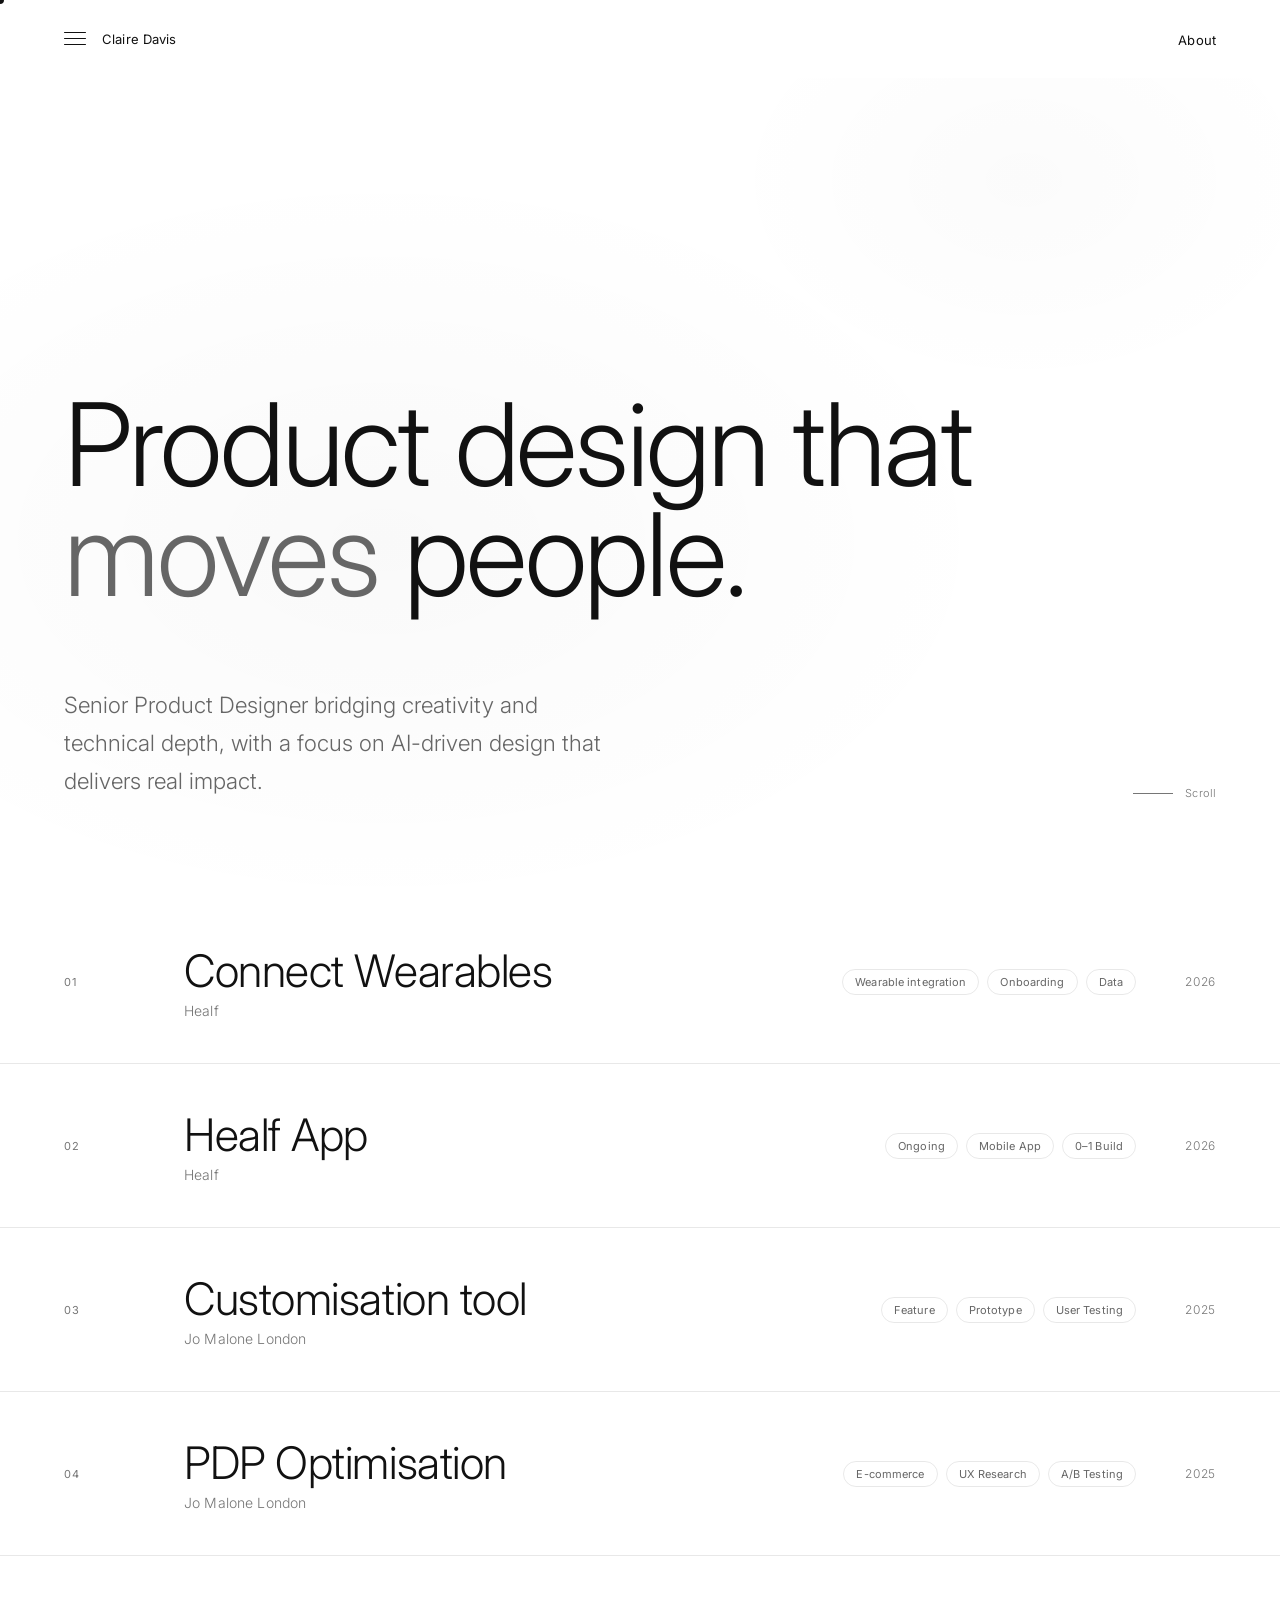
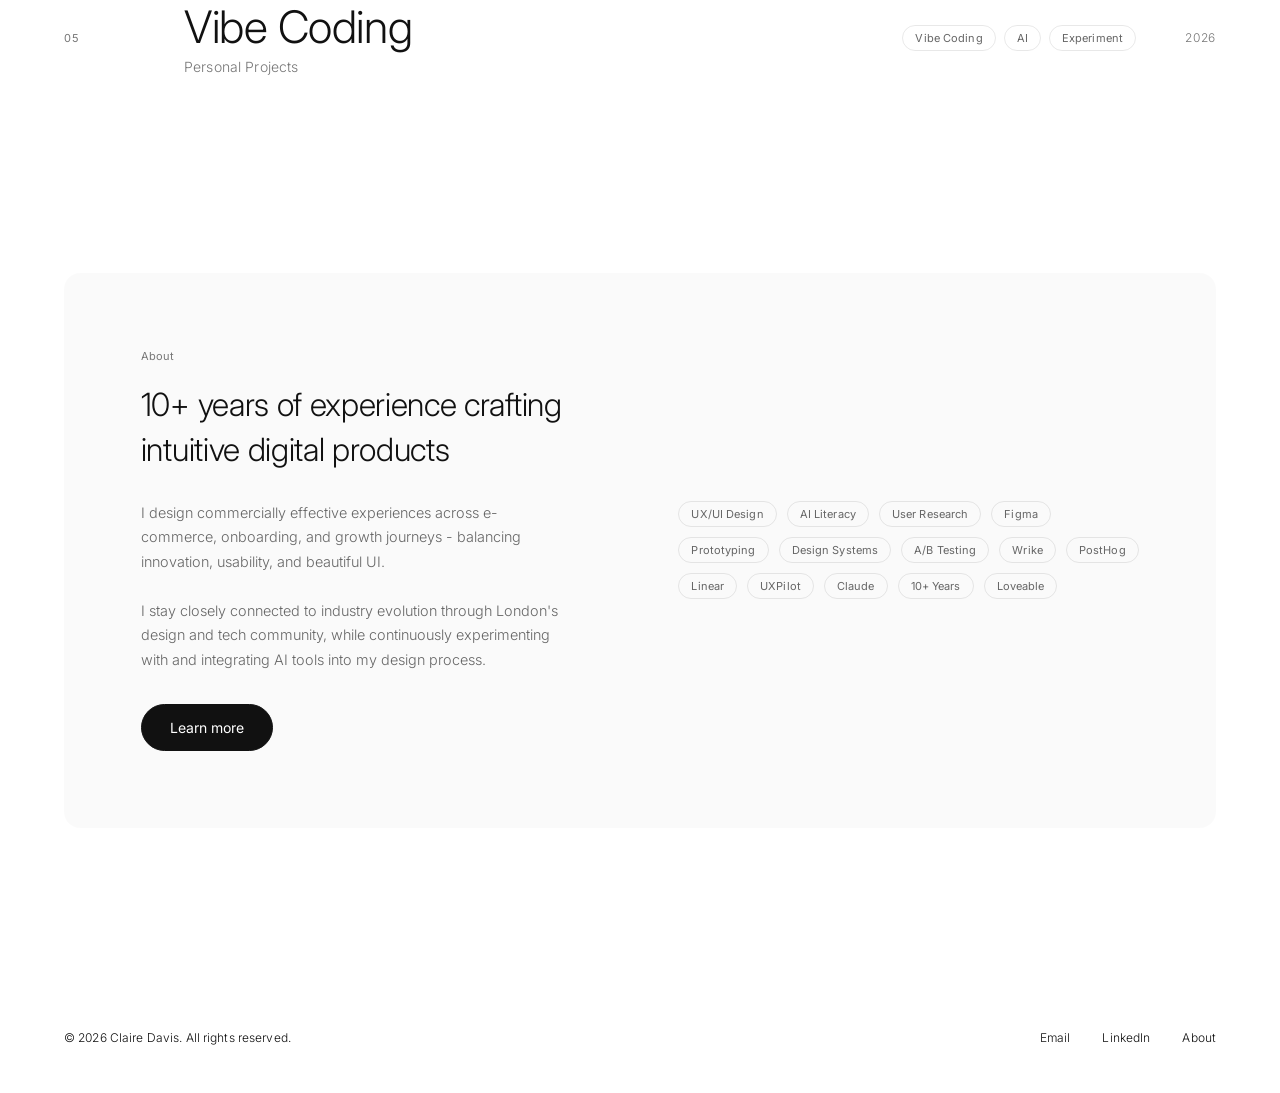
==== commit 66e461f6: "Add Healf App case study and integrate across site - New project-05.html (Healf App) with hero image" ====
--- a/index.html
+++ b/index.html
@@ -82,6 +82,7 @@
     <ul class="nav__dropdown">
       <li><a href="index.html">Home</a></li>
       <li><a href="project-03.html">Connect Wearables</a></li>
+      <li><a href="project-05.html">Healf App</a></li>
       <li><a href="project-02.html">Customisation Tool</a></li>
       <li><a href="project-01.html">PDP Optimisation</a></li>
       <li><a href="project-04.html">Vibe Coding</a></li>
@@ -125,9 +126,23 @@
     </a>
 
     <!-- Project 02 -->
-    <a class="project-row reveal reveal-delay-1" href="project-02.html">
+    <a class="project-row reveal reveal-delay-1" href="project-05.html">
       <div class="project-row__inner">
         <span class="project-row__num">02</span>
+        <span class="project-row__name">Healf App <span class="project-row__brand">Healf</span></span>
+        <div class="project-row__tags">
+          <span class="tag">Ongoing</span>
+          <span class="tag">Mobile App</span>
+          <span class="tag">0–1 Build</span>
+        </div>
+        <span class="project-row__year">2026</span>
+      </div>
+    </a>
+
+    <!-- Project 03 -->
+    <a class="project-row reveal reveal-delay-2" href="project-02.html">
+      <div class="project-row__inner">
+        <span class="project-row__num">03</span>
         <span class="project-row__name">Customisation tool <span class="project-row__brand">Jo Malone London</span></span>
         <div class="project-row__tags">
           <span class="tag">Feature</span>
@@ -138,10 +153,10 @@
       </div>
     </a>
 
-    <!-- Project 03 -->
-    <a class="project-row reveal reveal-delay-2" href="project-01.html">
-      <div class="project-row__inner">
-        <span class="project-row__num">03</span>
+    <!-- Project 04 -->
+    <a class="project-row reveal reveal-delay-3" href="project-01.html">
+      <div class="project-row__inner">
+        <span class="project-row__num">04</span>
         <span class="project-row__name">PDP Optimisation <span class="project-row__brand">Jo Malone London</span></span>
         <div class="project-row__tags">
           <span class="tag">E-commerce</span>
@@ -152,17 +167,17 @@
       </div>
     </a>
 
-    <!-- Project 04 -->
-    <a class="project-row reveal reveal-delay-3" href="project-04.html">
-      <div class="project-row__inner">
-        <span class="project-row__num">04</span>
-        <span class="project-row__name">Vibe Coding <span class="project-row__brand">Personal Project</span></span>
+    <!-- Project 05 -->
+    <a class="project-row reveal reveal-delay-4" href="project-04.html">
+      <div class="project-row__inner">
+        <span class="project-row__num">05</span>
+        <span class="project-row__name">Vibe Coding <span class="project-row__brand">Personal Projects</span></span>
         <div class="project-row__tags">
           <span class="tag">Vibe Coding</span>
           <span class="tag">AI</span>
           <span class="tag">Experiment</span>
         </div>
-        <span class="project-row__year">2025</span>
+        <span class="project-row__year">2026</span>
       </div>
     </a>
   </section>
--- a/css/style.css
+++ b/css/style.css
@@ -1386,6 +1386,13 @@
   .nav__links { gap: 20px; }
   .nav__dropdown { gap: 12px; flex-direction: column; }
   .nav.dropdown-open .nav__dropdown { max-height: 200px; padding-bottom: 20px; }
+  .nav__logo { font-size: 0; }
+  .nav__logo::after {
+    content: 'CD';
+    font-size: 0.8125rem;
+    font-weight: 400;
+    letter-spacing: 0.01em;
+  }
 }
 
 /* ── Hero ────────────────────────────────────────────────────── */
@@ -1398,10 +1405,10 @@
 @media (max-width: 640px) {
   .about-hero { padding-top: 96px; }
   .about-layout { grid-template-columns: 1fr; padding-right: 0; }
-  .about-layout__content { order: 1; }
-  .about-layout__image { order: 2; padding: 0 var(--gutter) clamp(40px, 6vw, 80px); display: flex; justify-content: center; }
+  .about-layout__content { order: 2; }
+  .about-layout__image { order: 1; padding: 80px var(--gutter) 0; display: flex; justify-content: center; }
   .about-hero__right { position: static; width: 100%; max-width: 280px; }
-  .about-hero__right { position: static; width: 100%; max-width: 280px; }
+  .about-hero { min-height: auto; padding-top: clamp(24px, 4vw, 40px); }
   .about-image { width: 100%; max-width: 280px; }
 }
 
@@ -1568,6 +1575,7 @@
   object-fit: cover;
   border-radius: var(--radius-md);
   display: block;
+  filter: grayscale(100%);
 }
 
 .linkedin-row__text {
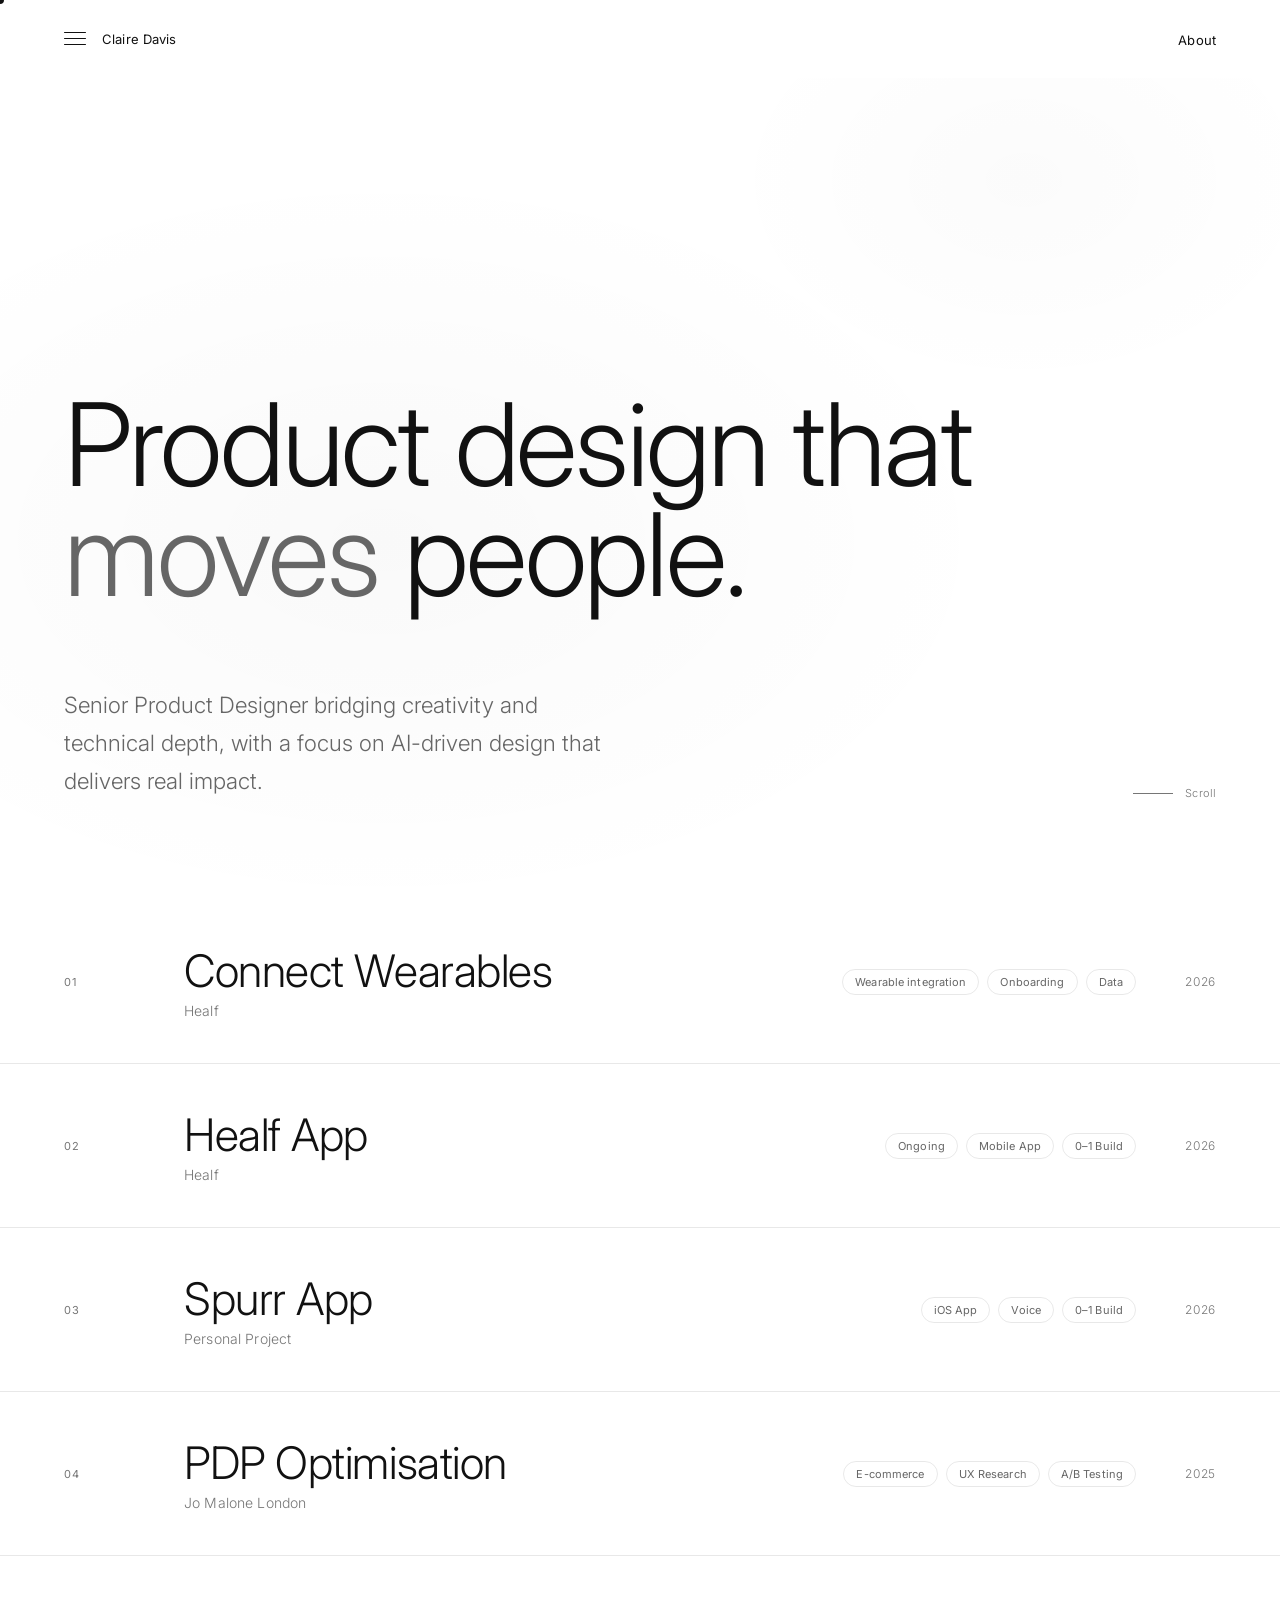
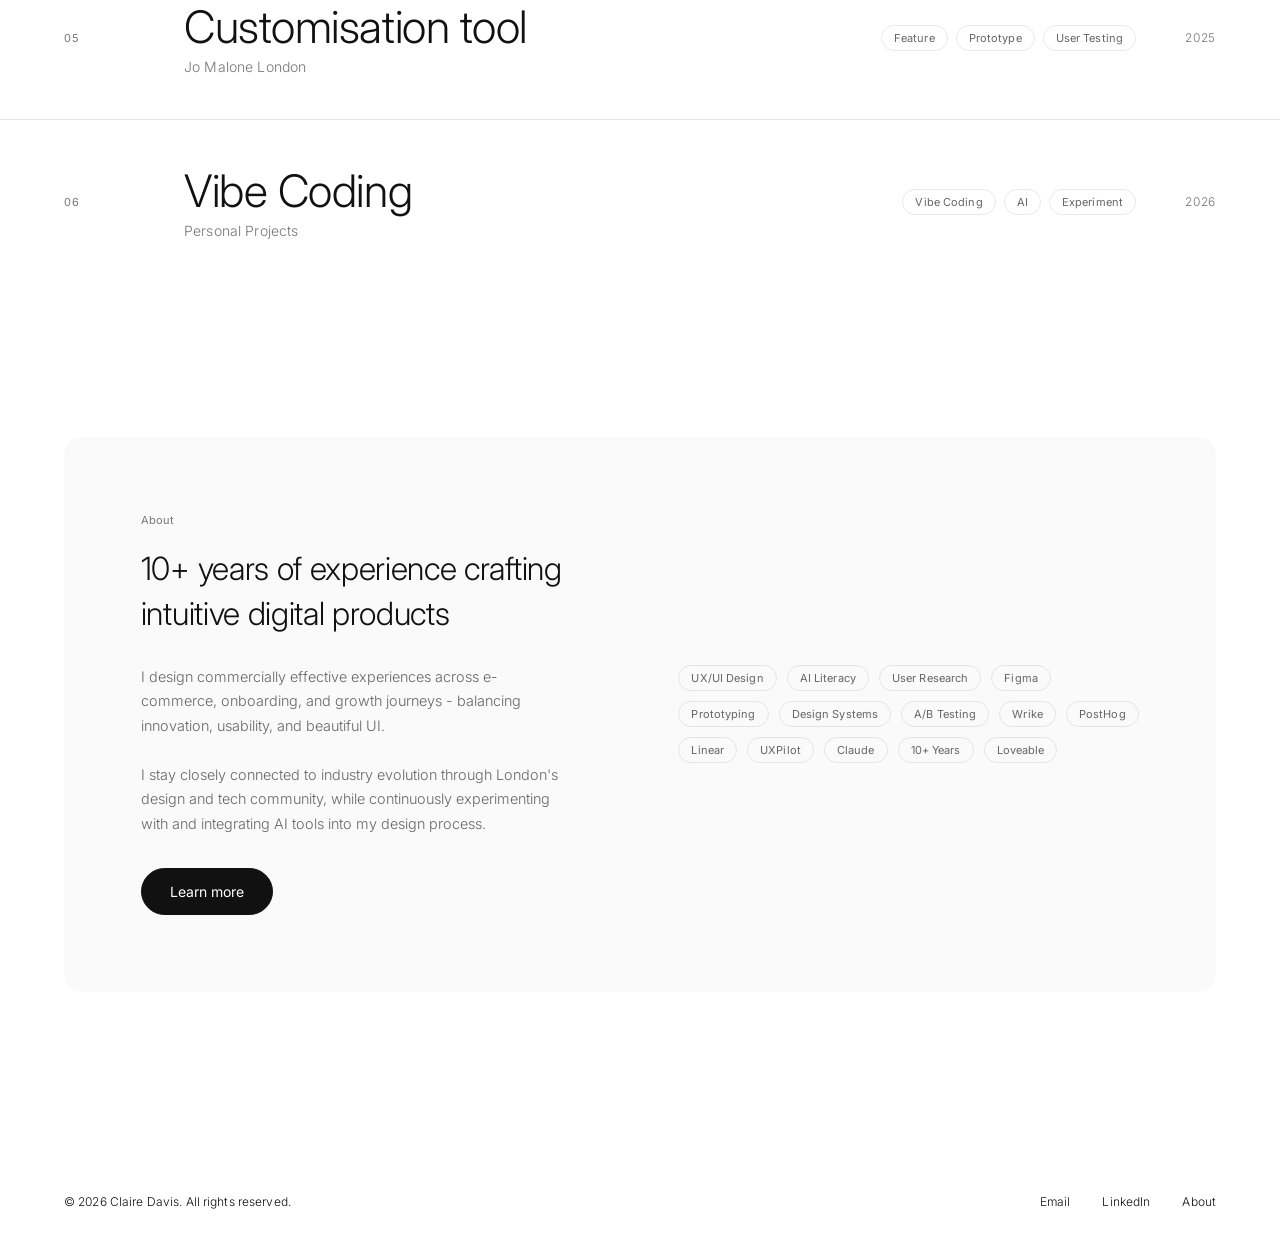
==== commit c98c64d9: "Add Spurr App case study; reorder work; refresh about copy - New project-06.html (Spurr App): runner" ====
--- a/index.html
+++ b/index.html
@@ -11,7 +11,7 @@
   </script>
   <meta charset="UTF-8" />
   <meta name="viewport" content="width=device-width, initial-scale=1.0" />
-  <title>Claire Davis — Senior Product Designer</title>
+  <title>Claire Davis, Senior Product Designer</title>
   <meta name="description" content="Senior Product Designer with 10+ years crafting user-centred digital experiences." />
   <link rel="stylesheet" href="css/style.css?v=6" />
   <style>
@@ -83,10 +83,13 @@
       <li><a href="index.html">Home</a></li>
       <li><a href="project-03.html">Connect Wearables</a></li>
       <li><a href="project-05.html">Healf App</a></li>
+      <li><a href="project-06.html">Spurr App</a></li>
+      <li><a href="project-01.html">PDP Optimisation</a></li>
       <li><a href="project-02.html">Customisation Tool</a></li>
-      <li><a href="project-01.html">PDP Optimisation</a></li>
       <li><a href="project-04.html">Vibe Coding</a></li>
     </ul>
+
+
   </nav>
 
   <!-- Hero -->
@@ -140,9 +143,37 @@
     </a>
 
     <!-- Project 03 -->
-    <a class="project-row reveal reveal-delay-2" href="project-02.html">
+    <a class="project-row reveal reveal-delay-2" href="project-06.html">
       <div class="project-row__inner">
         <span class="project-row__num">03</span>
+        <span class="project-row__name">Spurr App <span class="project-row__brand">Personal Project</span></span>
+        <div class="project-row__tags">
+          <span class="tag">iOS App</span>
+          <span class="tag">Voice</span>
+          <span class="tag">0–1 Build</span>
+        </div>
+        <span class="project-row__year">2026</span>
+      </div>
+    </a>
+
+    <!-- Project 04 -->
+    <a class="project-row reveal reveal-delay-3" href="project-01.html">
+      <div class="project-row__inner">
+        <span class="project-row__num">04</span>
+        <span class="project-row__name">PDP Optimisation <span class="project-row__brand">Jo Malone London</span></span>
+        <div class="project-row__tags">
+          <span class="tag">E-commerce</span>
+          <span class="tag">UX Research</span>
+          <span class="tag">A/B Testing</span>
+        </div>
+        <span class="project-row__year">2025</span>
+      </div>
+    </a>
+
+    <!-- Project 05 -->
+    <a class="project-row reveal reveal-delay-4" href="project-02.html">
+      <div class="project-row__inner">
+        <span class="project-row__num">05</span>
         <span class="project-row__name">Customisation tool <span class="project-row__brand">Jo Malone London</span></span>
         <div class="project-row__tags">
           <span class="tag">Feature</span>
@@ -153,24 +184,10 @@
       </div>
     </a>
 
-    <!-- Project 04 -->
-    <a class="project-row reveal reveal-delay-3" href="project-01.html">
-      <div class="project-row__inner">
-        <span class="project-row__num">04</span>
-        <span class="project-row__name">PDP Optimisation <span class="project-row__brand">Jo Malone London</span></span>
-        <div class="project-row__tags">
-          <span class="tag">E-commerce</span>
-          <span class="tag">UX Research</span>
-          <span class="tag">A/B Testing</span>
-        </div>
-        <span class="project-row__year">2025</span>
-      </div>
-    </a>
-
-    <!-- Project 05 -->
-    <a class="project-row reveal reveal-delay-4" href="project-04.html">
-      <div class="project-row__inner">
-        <span class="project-row__num">05</span>
+    <!-- Project 06 -->
+    <a class="project-row reveal reveal-delay-5" href="project-04.html">
+      <div class="project-row__inner">
+        <span class="project-row__num">06</span>
         <span class="project-row__name">Vibe Coding <span class="project-row__brand">Personal Projects</span></span>
         <div class="project-row__tags">
           <span class="tag">Vibe Coding</span>
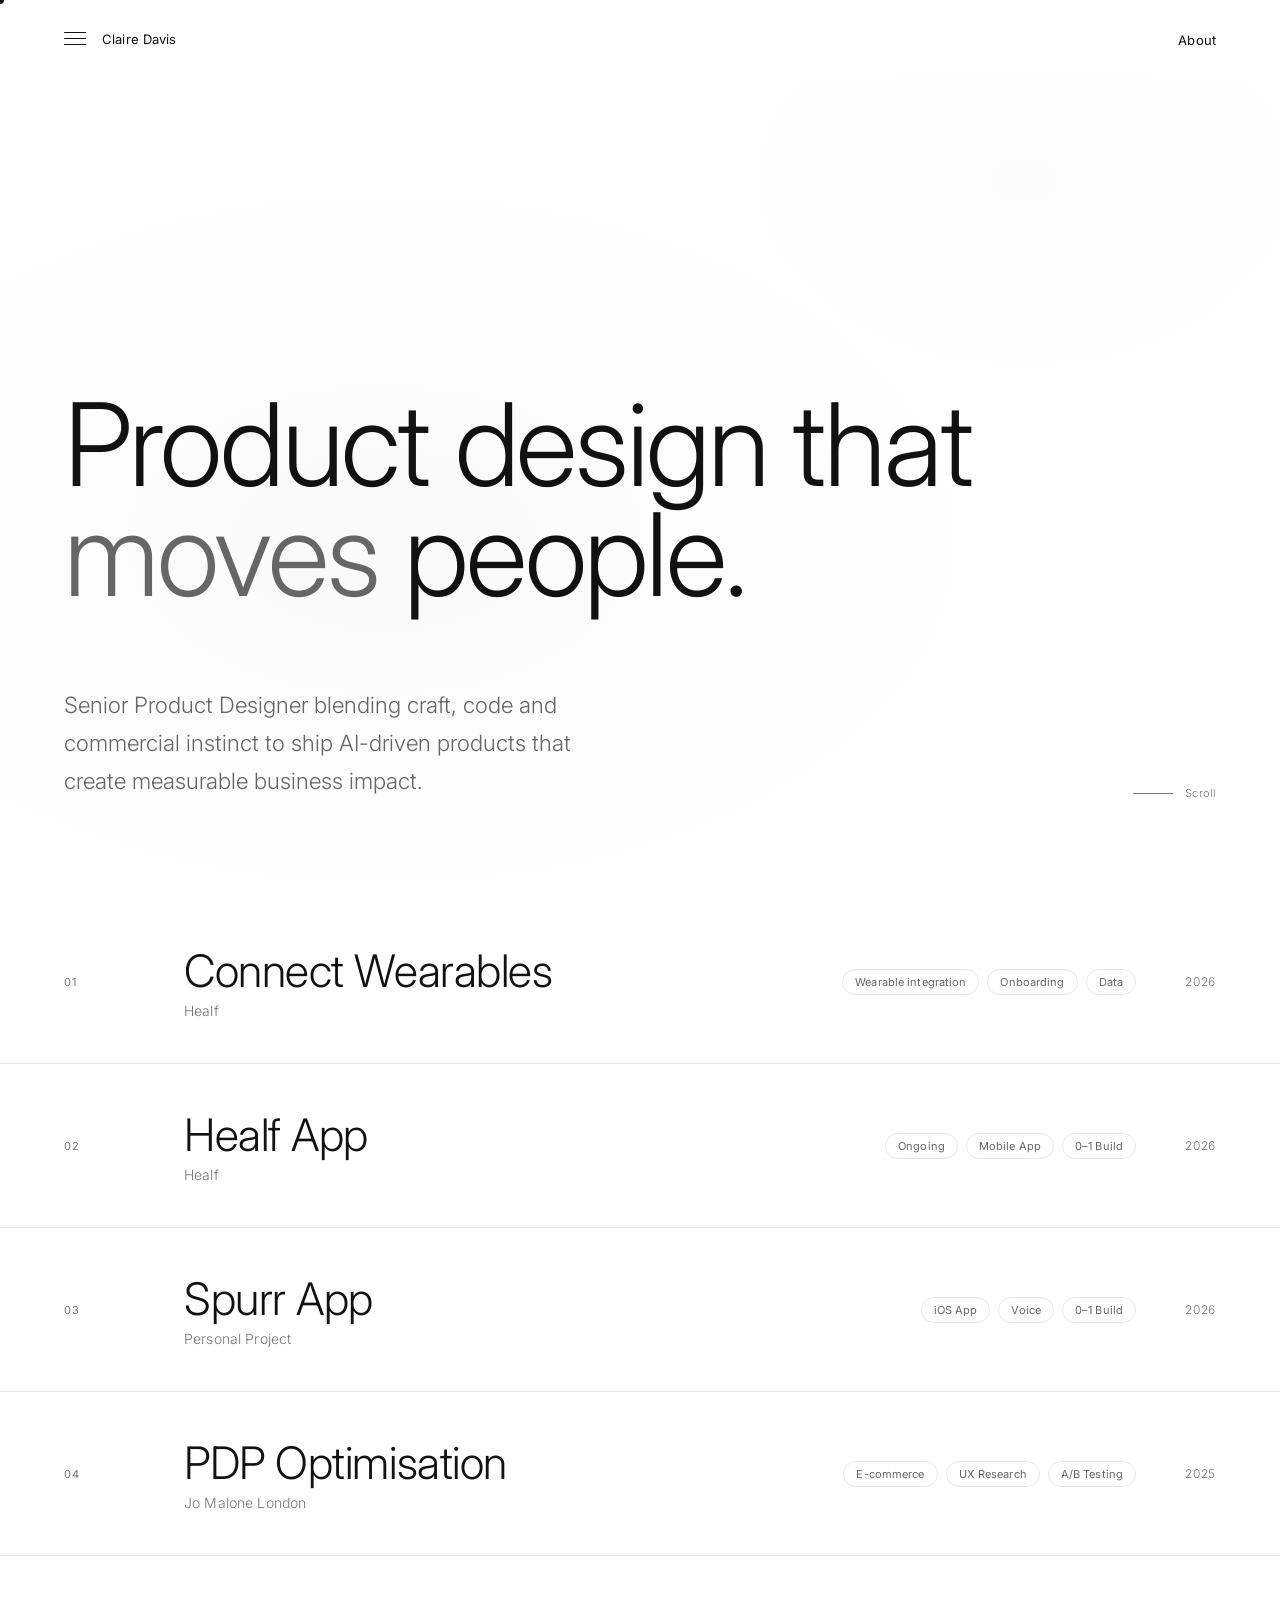
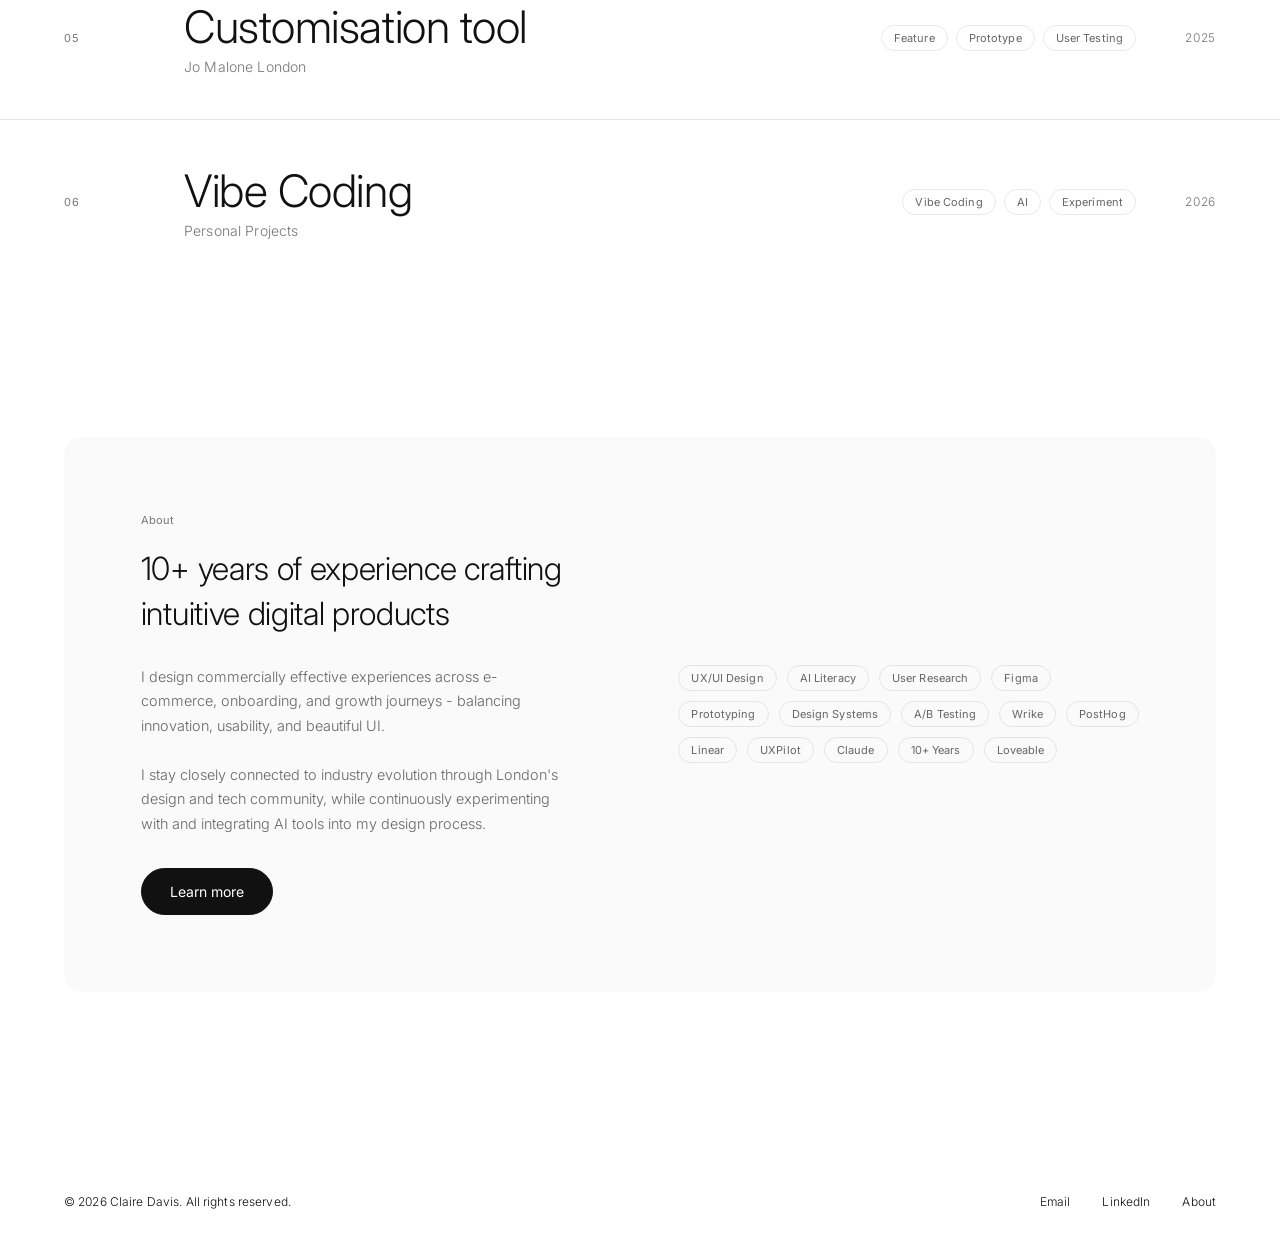
==== commit 27342f61: "Update homepage subcopy Co-Authored-By: Claude Opus 4.8 <noreply@anthropic.com>" ====
--- a/index.html
+++ b/index.html
@@ -81,7 +81,7 @@
     </div>
     <ul class="nav__dropdown">
       <li><a href="index.html">Home</a></li>
-      <li><a href="project-03.html">Connect Wearables</a></li>
+      <li><a href="project-07.html">Connect Wearables</a></li>
       <li><a href="project-05.html">Healf App</a></li>
       <li><a href="project-06.html">Spurr App</a></li>
       <li><a href="project-01.html">PDP Optimisation</a></li>
@@ -102,7 +102,7 @@
 
     <div class="hero__meta">
       <p class="hero__desc">
-        Senior Product Designer bridging creativity and technical depth, with a focus on AI-driven design that delivers real impact.
+        Senior Product Designer blending craft, code and commercial instinct to ship AI-driven products that create measurable business impact.
       </p>
       <div class="hero__scroll">
         <span class="hero__scroll-line"></span>
@@ -115,7 +115,7 @@
   <section class="work">
 
     <!-- Project 01 -->
-    <a class="project-row reveal" href="project-03.html">
+    <a class="project-row reveal" href="project-07.html">
       <div class="project-row__inner">
         <span class="project-row__num">01</span>
         <span class="project-row__name">Connect Wearables <span class="project-row__brand">Healf</span></span>
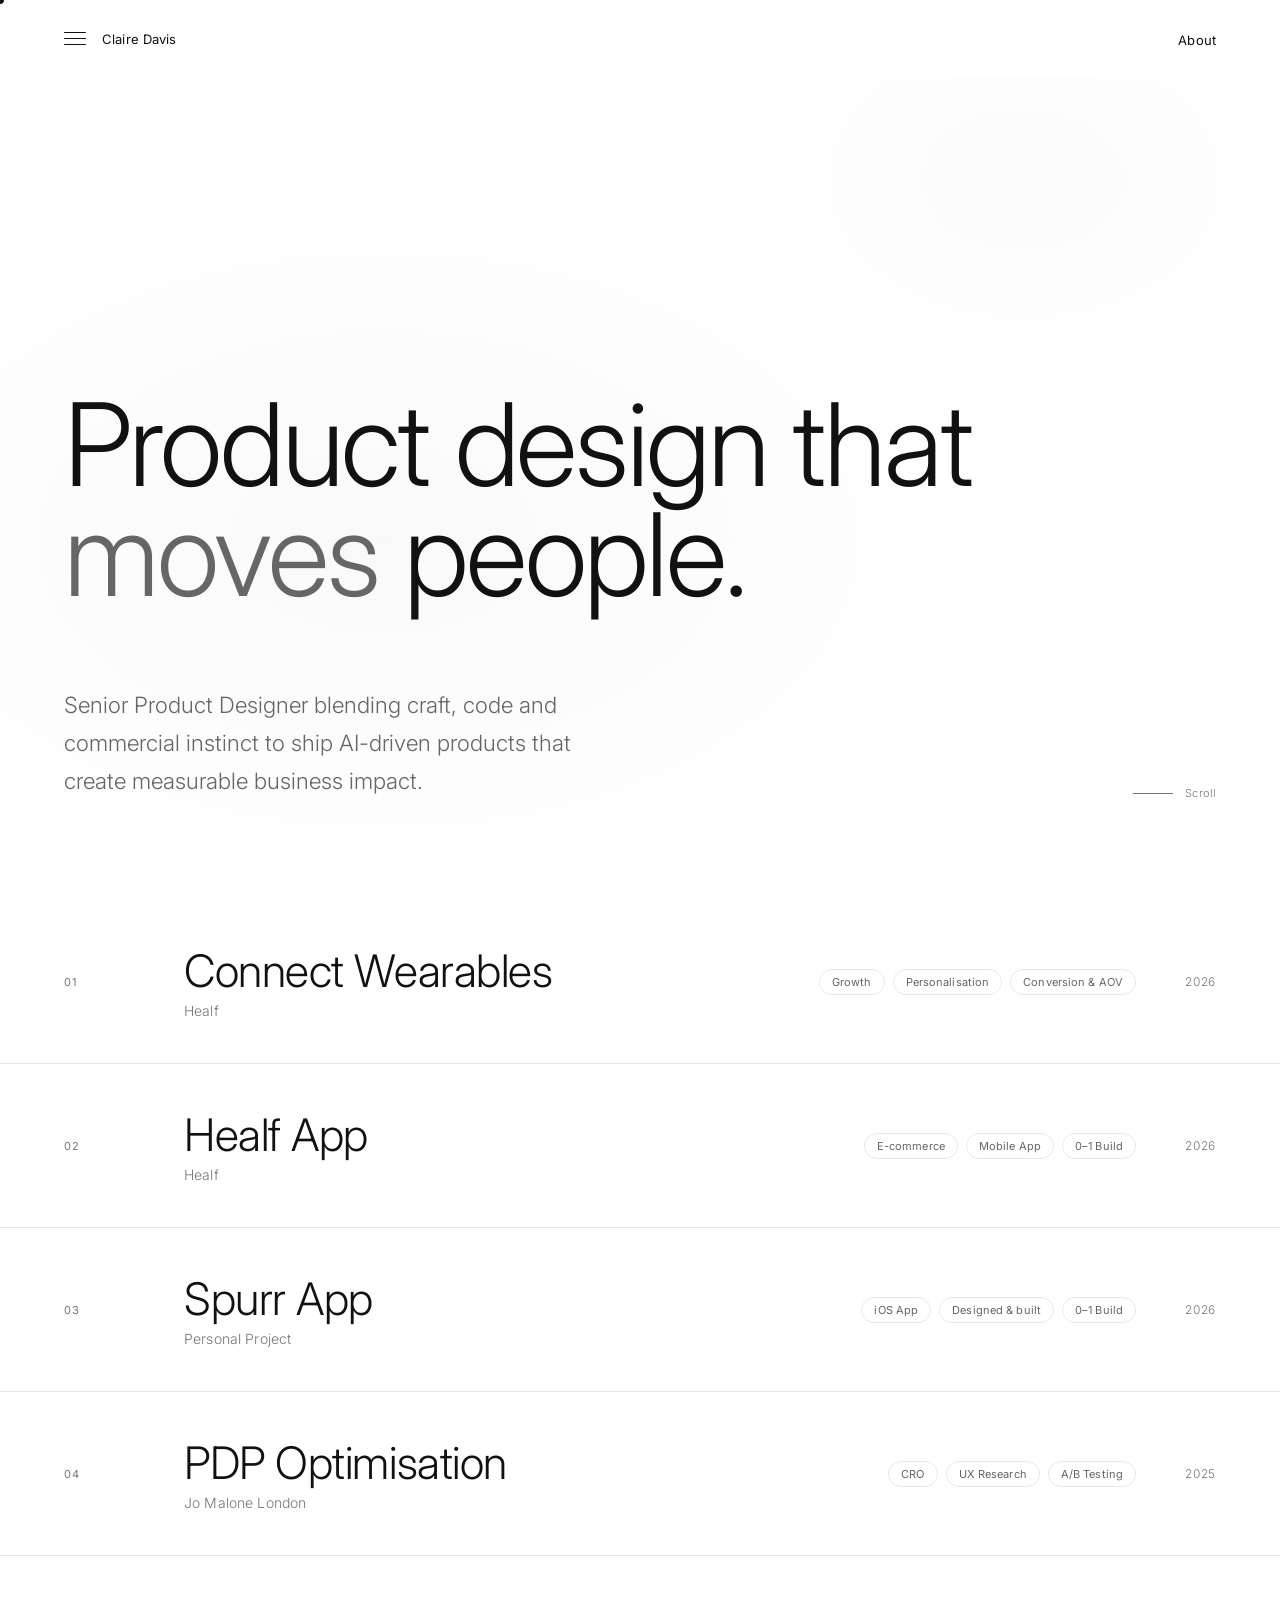
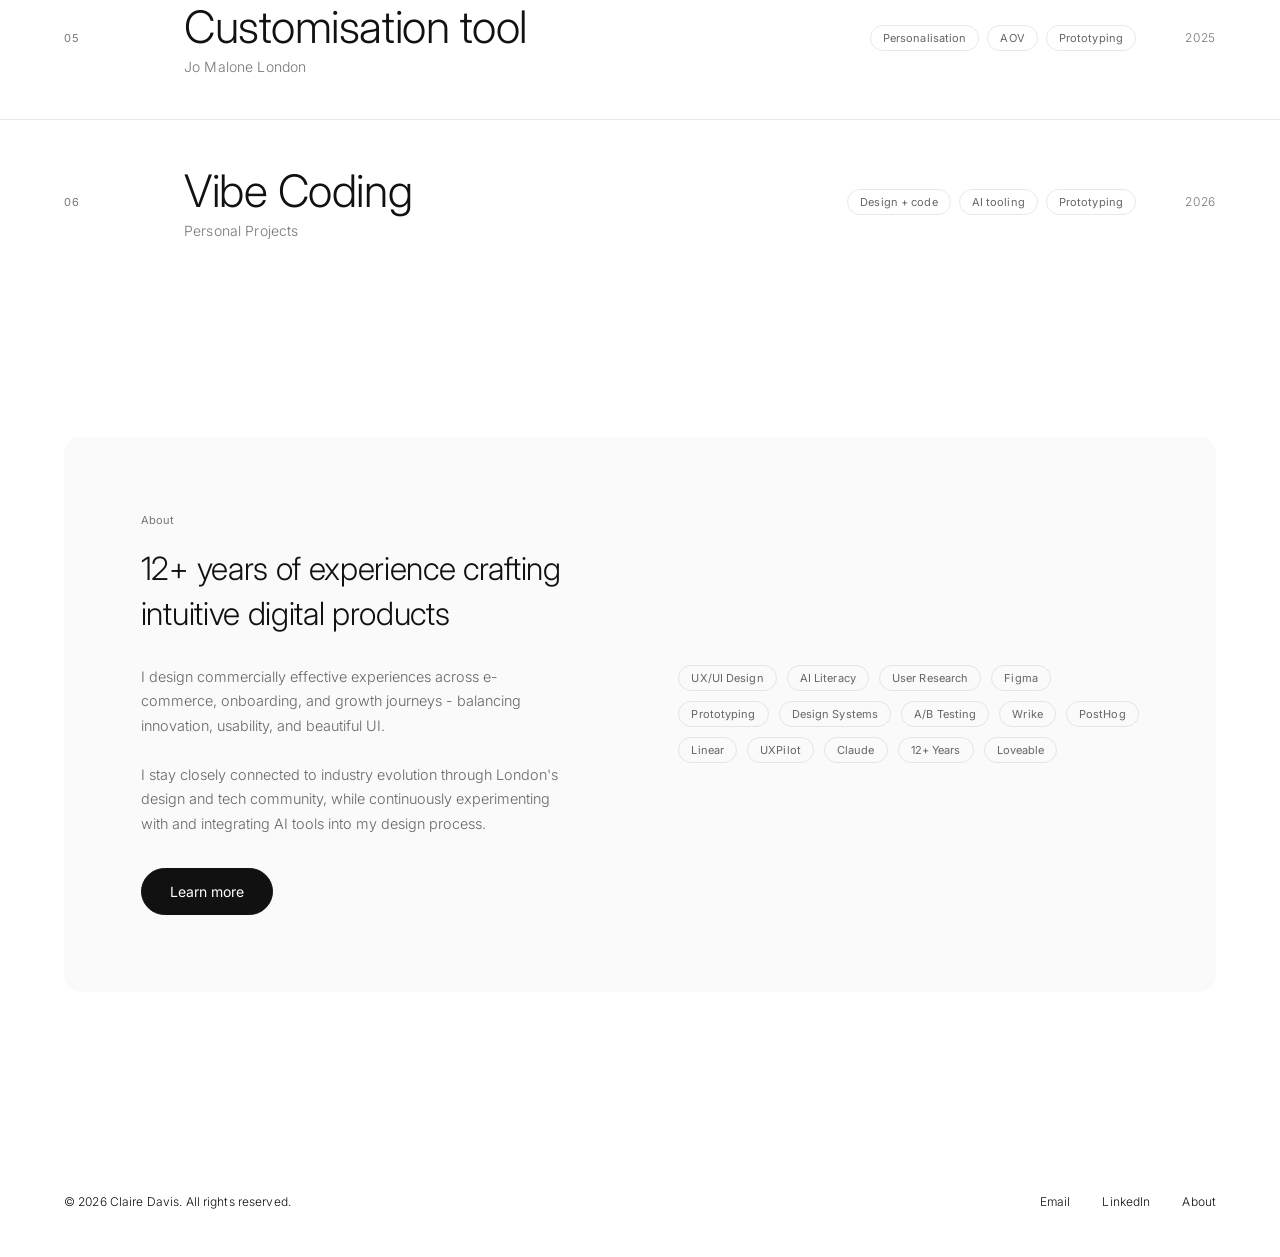
==== commit e26becc3: "Update work-grid pills to growth focus; 10+ to 12+ years Co-Authored-By: Claude Opus 4.8 <noreply@an" ====
--- a/index.html
+++ b/index.html
@@ -12,7 +12,7 @@
   <meta charset="UTF-8" />
   <meta name="viewport" content="width=device-width, initial-scale=1.0" />
   <title>Claire Davis, Senior Product Designer</title>
-  <meta name="description" content="Senior Product Designer with 10+ years crafting user-centred digital experiences." />
+  <meta name="description" content="Senior Product Designer with 12+ years crafting user-centred digital experiences." />
   <link rel="stylesheet" href="css/style.css?v=6" />
   <style>
     /* ── Home-specific additions ── */
@@ -120,9 +120,9 @@
         <span class="project-row__num">01</span>
         <span class="project-row__name">Connect Wearables <span class="project-row__brand">Healf</span></span>
         <div class="project-row__tags">
-          <span class="tag">Wearable integration</span>
-          <span class="tag">Onboarding</span>
-          <span class="tag">Data</span>
+          <span class="tag">Growth</span>
+          <span class="tag">Personalisation</span>
+          <span class="tag">Conversion &amp; AOV</span>
         </div>
         <span class="project-row__year">2026</span>
       </div>
@@ -134,7 +134,7 @@
         <span class="project-row__num">02</span>
         <span class="project-row__name">Healf App <span class="project-row__brand">Healf</span></span>
         <div class="project-row__tags">
-          <span class="tag">Ongoing</span>
+          <span class="tag">E-commerce</span>
           <span class="tag">Mobile App</span>
           <span class="tag">0–1 Build</span>
         </div>
@@ -149,7 +149,7 @@
         <span class="project-row__name">Spurr App <span class="project-row__brand">Personal Project</span></span>
         <div class="project-row__tags">
           <span class="tag">iOS App</span>
-          <span class="tag">Voice</span>
+          <span class="tag">Designed &amp; built</span>
           <span class="tag">0–1 Build</span>
         </div>
         <span class="project-row__year">2026</span>
@@ -162,7 +162,7 @@
         <span class="project-row__num">04</span>
         <span class="project-row__name">PDP Optimisation <span class="project-row__brand">Jo Malone London</span></span>
         <div class="project-row__tags">
-          <span class="tag">E-commerce</span>
+          <span class="tag">CRO</span>
           <span class="tag">UX Research</span>
           <span class="tag">A/B Testing</span>
         </div>
@@ -176,9 +176,9 @@
         <span class="project-row__num">05</span>
         <span class="project-row__name">Customisation tool <span class="project-row__brand">Jo Malone London</span></span>
         <div class="project-row__tags">
-          <span class="tag">Feature</span>
-          <span class="tag">Prototype</span>
-          <span class="tag">User Testing</span>
+          <span class="tag">Personalisation</span>
+          <span class="tag">AOV</span>
+          <span class="tag">Prototyping</span>
         </div>
         <span class="project-row__year">2025</span>
       </div>
@@ -190,9 +190,9 @@
         <span class="project-row__num">06</span>
         <span class="project-row__name">Vibe Coding <span class="project-row__brand">Personal Projects</span></span>
         <div class="project-row__tags">
-          <span class="tag">Vibe Coding</span>
-          <span class="tag">AI</span>
-          <span class="tag">Experiment</span>
+          <span class="tag">Design + code</span>
+          <span class="tag">AI tooling</span>
+          <span class="tag">Prototyping</span>
         </div>
         <span class="project-row__year">2026</span>
       </div>
@@ -207,7 +207,7 @@
         <div>
           <p class="eyebrow" style="margin-bottom: 20px;">About</p>
           <p style="font-size: clamp(1.2rem, 2.5vw, 2rem); font-weight: 300; line-height: 1.4; color: var(--text-primary); letter-spacing: -0.01em; margin-bottom: 28px;">
-            10+ years of experience crafting intuitive digital products
+            12+ years of experience crafting intuitive digital products
           </p>
           <p style="font-size: 0.9rem; font-weight: 300; line-height: 1.7; color: var(--text-secondary); margin-bottom: 32px; max-width: 48ch;">
             I design commercially effective experiences across e-commerce, onboarding, and growth journeys - balancing innovation, usability, and beautiful UI.
@@ -231,7 +231,7 @@
           <span class="tag">Linear</span>
           <span class="tag">UXPilot</span>
           <span class="tag">Claude</span>
-          <span class="tag">10+ Years</span>
+          <span class="tag">12+ Years</span>
           <span class="tag">Loveable</span>
         </div>
       </div>
--- a/css/style.css
+++ b/css/style.css
@@ -673,11 +673,9 @@
 }
 
 .about-hero {
-  min-height: 100svh;
-  padding: 0 var(--gutter) clamp(60px, 8vw, 100px);
+  padding: 100px var(--gutter) clamp(20px, 2.5vw, 32px);
   display: flex;
   flex-direction: column;
-  justify-content: flex-end;
 }
 
 .about-hero__left {
